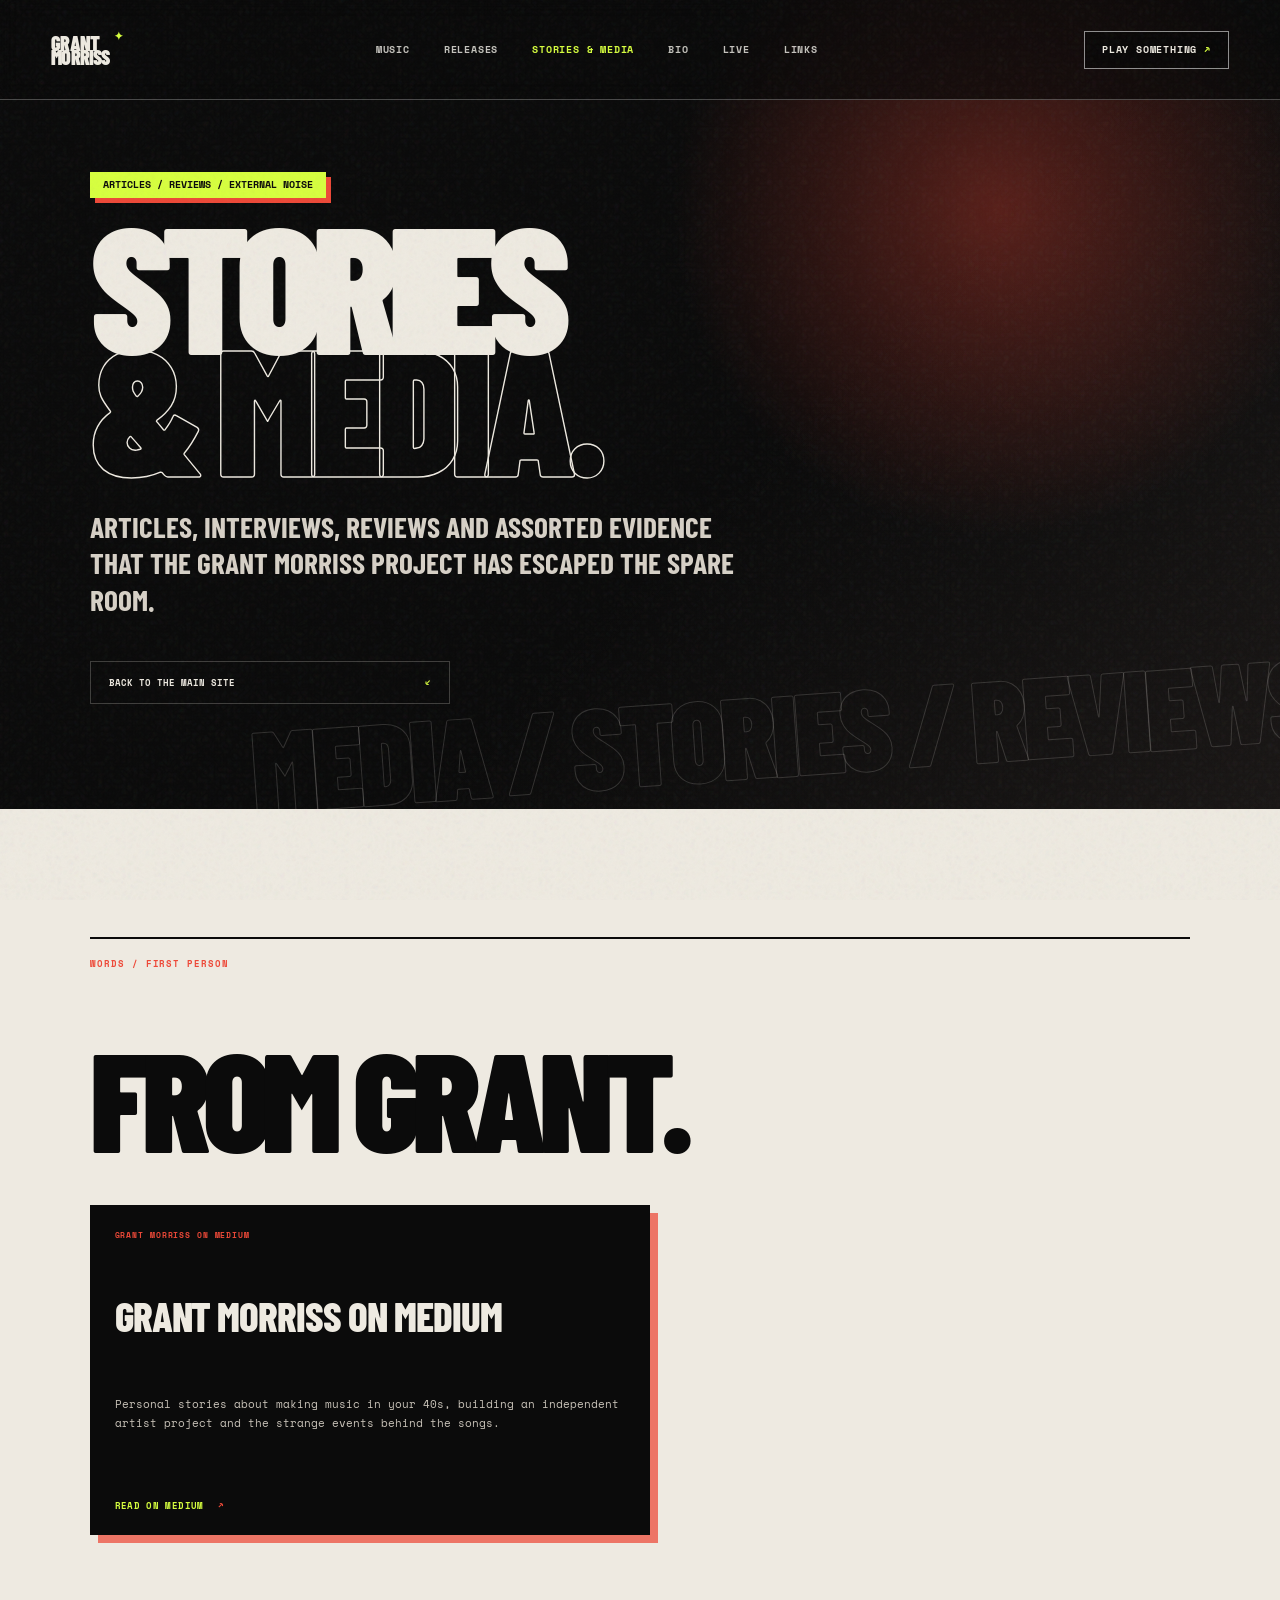
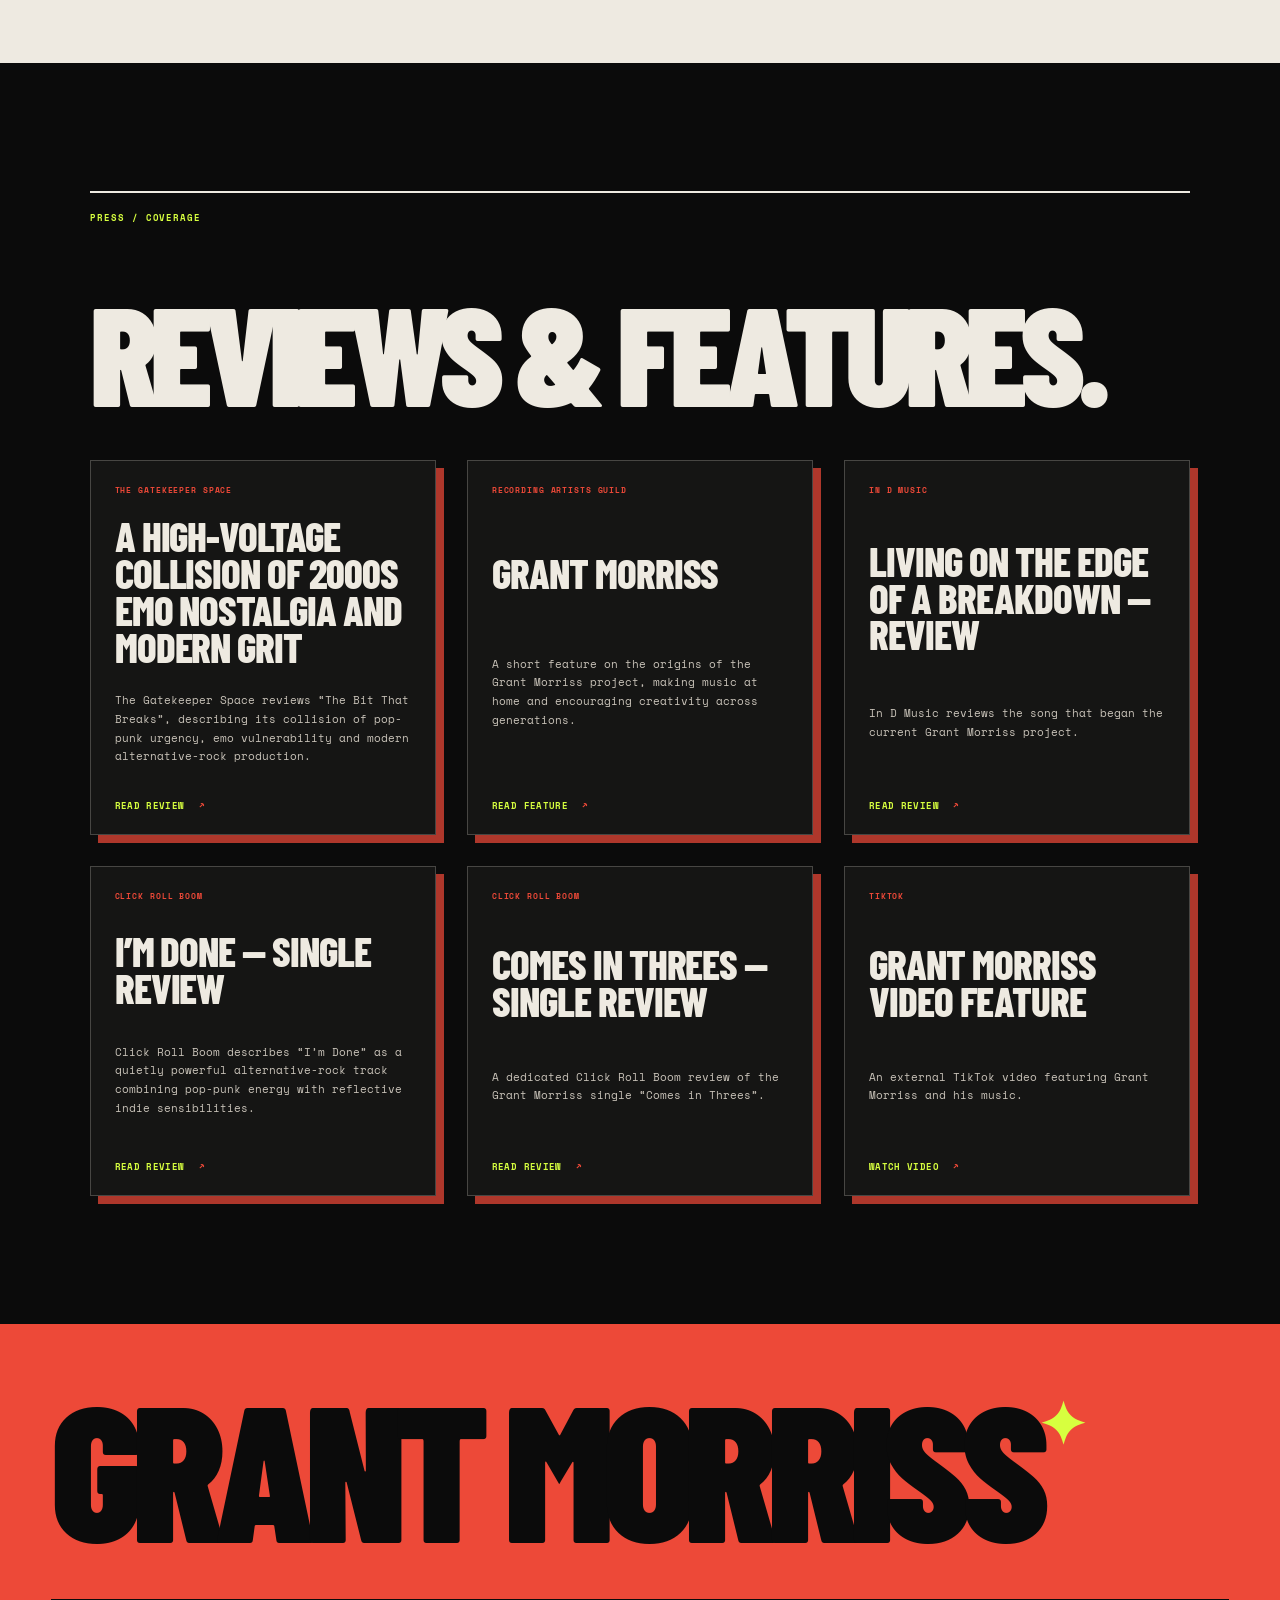
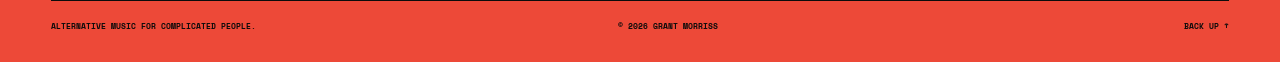
==== stories-media/index.html @ c353599d "Add files via upload" ====
<!doctype html>
<html lang="en">
<head>
  <meta charset="utf-8">
  <meta name="viewport" content="width=device-width, initial-scale=1">
  <meta name="theme-color" content="#0b0b0b">
  <meta name="description" content="Stories, articles, reviews and external media for Grant Morriss.">
  <title>Stories &amp; Media — Grant Morriss</title>
  <link rel="preconnect" href="https://fonts.googleapis.com">
  <link rel="preconnect" href="https://fonts.gstatic.com" crossorigin>
  <link href="https://fonts.googleapis.com/css2?family=Barlow+Condensed:ital,wght@0,600;0,700;0,800;0,900;1,700&family=Space+Mono:wght@400;700&display=swap" rel="stylesheet">
  <link rel="stylesheet" href="../styles.css">
</head>
<body class="media-page">
  <div class="grain" aria-hidden="true"></div>
  <header class="topbar media-topbar">
    <a class="logo" href="../index.html#top" aria-label="Grant Morriss home">GRANT<br>MORRISS<span>✦</span></a>
    <nav aria-label="Main navigation">
      <a href="../index.html#music">Music</a>
      <a href="../index.html#releases">Releases</a>
      <a href="./" aria-current="page">Stories &amp; Media</a>
      <a href="../index.html#about">Bio</a>
      <a href="../index.html#live">Live</a>
      <a href="../index.html#connect">Links</a>
    </nav>
    <a class="listen-pill" href="https://open.spotify.com/artist/0jOU5Z8DKWBgvrc47bTJU6" target="_blank" rel="noopener noreferrer">Play something <span>↗</span></a>
  </header>

  <main id="top">
    <section class="media-hero" aria-labelledby="media-title">
      <p class="sticker reveal">Articles / Reviews / External Noise</p>
      <h1 id="media-title" class="reveal">STORIES<br><span>&amp; MEDIA.</span></h1>
      <p class="media-intro reveal">Articles, interviews, reviews and assorted evidence that the Grant Morriss project has escaped the spare room.</p>
      <a class="media-back reveal" href="../index.html">Back to the main site <span>↙</span></a>
    </section>

    <section class="media-section media-section--grant" aria-labelledby="from-grant-title">
      <div class="media-section-head reveal">
        <span class="section-no">WORDS / FIRST PERSON</span>
        <h2 id="from-grant-title">FROM GRANT.</h2>
      </div>
      <div class="media-card-grid media-card-grid--single">
        <a class="media-card reveal" href="https://medium.com/@grantmorrissmusic" target="_blank" rel="noopener noreferrer">
          <span class="media-kicker">Grant Morriss on Medium</span>
          <strong>Grant Morriss on Medium</strong>
          <p>Personal stories about making music in your 40s, building an independent artist project and the strange events behind the songs.</p>
          <em>Read on Medium <b>↗</b></em>
        </a>
      </div>
    </section>

    <section class="media-section media-section--reviews" aria-labelledby="reviews-title">
      <div class="media-section-head reveal">
        <span class="section-no">PRESS / COVERAGE</span>
        <h2 id="reviews-title">REVIEWS &amp; FEATURES.</h2>
      </div>
      <div class="media-card-grid">
        <a class="media-card reveal" href="https://thegatekeeperspace.com/a-high-voltage-collision-of-2000s-emo-nostalgia-and-modern-grit/" target="_blank" rel="noopener noreferrer">
          <span class="media-kicker">The Gatekeeper Space</span>
          <strong>A High-Voltage Collision of 2000s Emo Nostalgia and Modern Grit</strong>
          <p>The Gatekeeper Space reviews “The Bit That Breaks”, describing its collision of pop-punk urgency, emo vulnerability and modern alternative-rock production.</p>
          <em>Read review <b>↗</b></em>
        </a>
        <a class="media-card reveal" href="https://www.ragtalent.com/post/grant-morriss" target="_blank" rel="noopener noreferrer">
          <span class="media-kicker">Recording Artists Guild</span>
          <strong>Grant Morriss</strong>
          <p>A short feature on the origins of the Grant Morriss project, making music at home and encouraging creativity across generations.</p>
          <em>Read feature <b>↗</b></em>
        </a>
        <a class="media-card reveal" href="https://indmusic.net/blog/publicaciones/2346064/grant-morriss-living-on-the-edge-of-a-breakdown-2025-review" target="_blank" rel="noopener noreferrer">
          <span class="media-kicker">In D Music</span>
          <strong>Living on the Edge of a Breakdown — Review</strong>
          <p>In D Music reviews the song that began the current Grant Morriss project.</p>
          <em>Read review <b>↗</b></em>
        </a>
        <a class="media-card reveal" href="https://www.clickrollboom.co.uk/news/l7cy9z52uqdx60p30zn5926v1obkjl" target="_blank" rel="noopener noreferrer">
          <span class="media-kicker">Click Roll Boom</span>
          <strong>I’m Done — Single Review</strong>
          <p>Click Roll Boom describes “I’m Done” as a quietly powerful alternative-rock track combining pop-punk energy with reflective indie sensibilities.</p>
          <em>Read review <b>↗</b></em>
        </a>
        <a class="media-card reveal" href="https://www.clickrollboom.co.uk/news/single-review-grant-morriss-comes-in-threes" target="_blank" rel="noopener noreferrer">
          <span class="media-kicker">Click Roll Boom</span>
          <strong>Comes in Threes — Single Review</strong>
          <p>A dedicated Click Roll Boom review of the Grant Morriss single “Comes in Threes”.</p>
          <em>Read review <b>↗</b></em>
        </a>
        <a class="media-card reveal" href="https://www.tiktok.com/@/video/7610959269281664263?_r=1&amp;_d=secCgYIASAHKAESPgo8IppLlxLaoStyHB19bYvqUUGxMpYXCoDHajF4r%2FnjhSIzIgYFpMfIXsgrRtVwTEc37kNiv7P%2BlR2TqvzXGgA%3D&amp;u_code=df5f2c8gf2hc4e&amp;share_item_id=7610959269281664263&amp;timestamp=1772079692&amp;utm_campaign=client_share&amp;utm_source=short_fallback&amp;share_app_id=1233" target="_blank" rel="noopener noreferrer">
          <span class="media-kicker">TikTok</span>
          <strong>Grant Morriss Video Feature</strong>
          <p>An external TikTok video featuring Grant Morriss and his music.</p>
          <em>Watch video <b>↗</b></em>
        </a>
      </div>
    </section>
  </main>

  <footer>
    <p class="footer-name">GRANT MORRISS<span>✦</span></p>
    <div class="footer-bottom"><span>Alternative music for complicated people.</span><span>© <b id="year"></b> Grant Morriss</span><a href="#top">Back up ↑</a></div>
  </footer>
  <script src="../script.js"></script>
</body>
</html>
---- styles.css ----
:root{--black:#0b0b0b;--off:#eeeae1;--acid:#d7ff3f;--red:#ed4938;--grey:#99958c;--line:rgba(238,234,225,.23);--cond:'Barlow Condensed',Impact,sans-serif;--mono:'Space Mono',monospace}
*{box-sizing:border-box}html{scroll-behavior:smooth;background:var(--black)}body{margin:0;background:var(--black);color:var(--off);font-family:var(--mono);overflow-x:hidden}a{color:inherit;text-decoration:none}img{display:block;width:100%;height:100%;object-fit:cover}.grain{position:fixed;inset:0;z-index:100;pointer-events:none;opacity:.055;background-image:url("data:image/svg+xml,%3Csvg viewBox='0 0 180 180' xmlns='http://www.w3.org/2000/svg'%3E%3Cfilter id='n'%3E%3CfeTurbulence baseFrequency='.85' numOctaves='3' stitchTiles='stitch'/%3E%3C/filter%3E%3Crect width='100%25' height='100%25' filter='url(%23n)'/%3E%3C/svg%3E")}
.topbar{position:absolute;z-index:10;top:0;left:0;width:100%;height:100px;padding:0 clamp(20px,4vw,64px);display:flex;align-items:center;justify-content:space-between;border-bottom:1px solid rgba(255,255,255,.26)}.logo{font:900 20px/.7 var(--cond);letter-spacing:-.04em;position:relative}.logo span{color:var(--acid);font-size:11px;position:absolute;right:-13px;top:-4px}.topbar nav{display:flex;gap:34px}.topbar nav a,.listen-pill{font:700 10px/1 var(--mono);text-transform:uppercase;letter-spacing:.08em}.topbar nav a{color:#c5c3bd}.topbar nav a:hover{color:var(--acid)}.listen-pill{border:1px solid rgba(255,255,255,.55);padding:13px 17px;background:rgba(5,5,5,.25);backdrop-filter:blur(8px)}.listen-pill span{color:var(--acid)}
.hero{height:max(780px,100svh);position:relative;overflow:hidden}.hero>img{filter:contrast(1.08);object-position:center 35%}.hero-shade{position:absolute;inset:0;background:linear-gradient(90deg,rgba(4,4,4,.96) 0%,rgba(5,5,5,.72) 34%,rgba(0,0,0,.08) 69%),linear-gradient(0deg,rgba(3,3,3,.72),transparent 32%)}.hero-copy{position:absolute;z-index:2;left:clamp(20px,7vw,108px);right:clamp(20px,7vw,108px);top:50%;transform:translateY(-40%)}.sticker{display:inline-block;background:var(--acid);color:var(--black);padding:8px 13px;margin:0 0 25px;transform:rotate(-2deg);font:700 10px/1 var(--mono);text-transform:uppercase;box-shadow:5px 5px 0 var(--red)}.hero h1{font:900 clamp(90px,16vw,240px)/.67 var(--cond);letter-spacing:-.065em;text-transform:uppercase;margin:0}.hero h1 span{display:block}.hero h1 span:nth-child(2){-webkit-text-stroke:1.5px var(--off);color:transparent;margin-left:8vw}.hero-line{display:flex;align-items:center;gap:50px;margin:60px 0 0 9vw}.hero-line p{font:400 12px/1.7 var(--mono);color:#d0cdc5;text-transform:uppercase;letter-spacing:.05em;margin:0}.hero-line a{background:var(--red);padding:15px 20px;font:700 10px/1 var(--mono);text-transform:uppercase;transform:rotate(1deg);box-shadow:6px 6px 0 var(--off);transition:.2s}.hero-line a:hover{transform:rotate(-2deg) translateY(-3px)}.hero-line b{margin-left:15px}.issue-mark{position:absolute;z-index:2;right:26px;bottom:28px;font:400 8px/1 var(--mono);letter-spacing:.14em;writing-mode:vertical-rl}.tape{position:absolute;z-index:3;background:rgba(225,219,194,.46);width:110px;height:28px;mix-blend-mode:screen}.tape-one{top:42%;left:-26px;transform:rotate(86deg)}.tape-two{right:6%;bottom:7%;transform:rotate(-13deg)}
.marquee{overflow:hidden;background:var(--acid);color:var(--black);border-block:4px solid var(--black);transform:rotate(-.7deg);width:102%;margin-left:-1%;position:relative;z-index:4}.marquee>div{display:flex;align-items:center;gap:26px;width:max-content;padding:14px 0;animation:scroll 26s linear infinite;font:900 24px/1 var(--cond);letter-spacing:.02em}.marquee i{font-style:normal;color:var(--red)}@keyframes scroll{to{transform:translateX(-50%)}}
.intro-grid{padding:clamp(100px,11vw,170px) clamp(20px,6vw,90px);display:grid;grid-template-columns:.7fr 1.25fr .65fr;gap:clamp(20px,4vw,65px);align-items:center;background:var(--off);color:var(--black);position:relative}.intro-grid::after{content:"";position:absolute;left:0;right:0;top:45%;height:8px;background:var(--red);z-index:0;transform:rotate(-1deg)}.intro-grid>*{position:relative;z-index:1}.intro-grid figure{margin:0;background:var(--black);padding:8px;box-shadow:12px 12px 0 rgba(11,11,11,.17)}.intro-one{transform:rotate(-3deg)}.intro-two{transform:rotate(3deg)}.intro-grid figure img{height:clamp(390px,48vw,690px)}.intro-grid figcaption{color:var(--off);padding:10px 4px 3px;text-transform:uppercase;font-size:8px;letter-spacing:.12em}.section-no{font:700 9px/1 var(--mono);text-transform:uppercase;letter-spacing:.11em}.intro-copy{background:var(--off);padding:40px 20px}.intro-copy .section-no{color:var(--red)}.intro-copy blockquote{font:800 clamp(38px,5.3vw,82px)/.96 var(--cond);letter-spacing:-.035em;text-transform:uppercase;margin:30px 0 0}
.music{padding:clamp(100px,12vw,180px) clamp(20px,7vw,108px);background:var(--black)}.section-head{display:flex;justify-content:space-between;align-items:flex-start;border-top:1px solid var(--line);padding-top:22px}.section-head .section-no{color:var(--acid)}.section-head h2,.about h2,.connect h2{font:900 clamp(74px,11vw,170px)/.72 var(--cond);letter-spacing:-.055em;text-transform:uppercase;margin:0;text-align:right}.section-head h2 em{font-style:normal;color:transparent;-webkit-text-stroke:1.5px var(--off)}.music-layout{display:grid;grid-template-columns:1fr 1fr;gap:clamp(35px,7vw,115px);align-items:center;margin-top:90px}.spotify-wrap{background:#20201f;padding:15px;border:1px solid #474643;box-shadow:15px 15px 0 var(--red);transform:rotate(-1deg)}.player-top{display:flex;justify-content:space-between;padding:7px 4px 15px;font-size:8px;color:var(--grey)}.spotify-wrap iframe{display:block}.spotify-wrap>a{display:flex;justify-content:space-between;background:var(--acid);color:var(--black);padding:15px;margin-top:12px;font:700 10px/1 var(--mono);text-transform:uppercase}.studio-card{margin:0;position:relative;transform:rotate(2deg)}.studio-card::before{content:"";position:absolute;inset:-12px;border:1px solid var(--line)}.studio-card img{height:clamp(380px,45vw,620px);filter:contrast(1.08)}.studio-card figcaption{position:absolute;left:-24px;bottom:30px;background:var(--off);color:var(--black);padding:12px 15px;font:700 9px/1 var(--mono);text-transform:uppercase;transform:rotate(-3deg)}
.releases{padding:clamp(100px,12vw,175px) clamp(20px,7vw,108px);background:var(--off);color:var(--black);overflow:hidden}.releases-head{display:grid;grid-template-columns:1fr auto;align-items:end;border-top:2px solid var(--black);padding-top:20px}.releases-head .section-no{color:var(--red)}.releases-head h2{grid-column:1/-1;font:900 clamp(82px,13vw,200px)/.72 var(--cond);letter-spacing:-.06em;text-transform:uppercase;margin:55px 0 22px}.releases-head p{grid-column:2;margin:0;font:400 10px/1.6 var(--mono);text-transform:uppercase}.release-grid{display:grid;grid-template-columns:repeat(3,1fr);gap:clamp(28px,4vw,64px) clamp(16px,2.6vw,42px);margin-top:75px}.release-card{display:block}.release-card:nth-child(3n+2){transform:translateY(46px)}.release-art{aspect-ratio:1;position:relative;background:var(--black);box-shadow:9px 9px 0 rgba(11,11,11,.16);overflow:hidden}.release-art img{transition:transform .45s cubic-bezier(.2,.7,.2,1),filter .45s}.release-art span{position:absolute;right:12px;top:12px;width:34px;height:34px;background:var(--acid);display:grid;place-items:center;font-weight:700;transform:translateY(-55px);transition:transform .25s}.release-card:hover .release-art img{transform:scale(1.035);filter:contrast(1.1)}.release-card:hover .release-art span{transform:none}.release-meta{padding:18px 4px}.release-meta>span{font:700 8px/1.3 var(--mono);text-transform:uppercase;color:#77736b}.release-meta h3{font:800 clamp(25px,2.5vw,40px)/.92 var(--cond);text-transform:uppercase;letter-spacing:-.025em;margin:10px 0 0}.all-releases{display:flex;justify-content:space-between;width:min(360px,100%);border:2px solid var(--black);padding:15px 18px;margin:120px 0 0 auto;font:700 9px/1 var(--mono);text-transform:uppercase;transition:.2s}.all-releases:hover{background:var(--black);color:var(--acid)}
.live{min-height:920px;height:100svh;position:relative;overflow:hidden}.live>img{object-position:center 44%}.live-overlay{position:absolute;inset:0;background:linear-gradient(90deg,rgba(0,0,0,.7),transparent 55%),linear-gradient(0deg,rgba(0,0,0,.7),transparent 50%)}.live-title{position:absolute;left:clamp(20px,6vw,90px);top:10%;background:var(--acid);color:var(--black);padding:10px 13px;transform:rotate(-2deg)}.live-title span{font:700 9px/1 var(--mono)}.live-caption{position:absolute;left:clamp(20px,6vw,90px);bottom:7%;font:700 10px/1.7 var(--mono);text-transform:uppercase;border-left:5px solid var(--red);padding-left:17px}
.tour-dates{padding:clamp(100px,11vw,165px) clamp(20px,7vw,108px);background:var(--black);color:var(--off)}.tour-head{display:grid;grid-template-columns:1fr auto;align-items:end;border-top:1px solid var(--line);padding-top:20px}.tour-head .section-no{color:var(--acid)}.tour-head h2{grid-column:1/-1;font:900 clamp(78px,12vw,185px)/.72 var(--cond);letter-spacing:-.06em;text-transform:uppercase;margin:55px 0 20px}.tour-head p{grid-column:2;margin:0;font:400 9px/1.6 var(--mono);text-transform:uppercase;color:var(--grey)}.tour-list{margin-top:70px;border-top:1px solid var(--line)}.tour-row{display:grid;grid-template-columns:130px 1fr 90px 110px;align-items:center;gap:28px;border-bottom:1px solid var(--line);padding:22px 12px;transition:.22s}.tour-row:hover{background:var(--acid);color:var(--black);padding-left:24px;padding-right:24px}.tour-row time{display:flex;align-items:center;gap:12px}.tour-row time b{font:900 46px/.8 var(--cond)}.tour-row time span,.tour-time,.tour-link{font:700 8px/1.35 var(--mono);text-transform:uppercase;letter-spacing:.06em}.tour-place{display:flex;align-items:baseline;gap:24px}.tour-place strong{font:800 clamp(28px,3.4vw,52px)/.9 var(--cond);text-transform:uppercase}.tour-place span{font:400 9px/1.4 var(--mono);text-transform:uppercase;color:var(--grey)}.tour-link{text-align:right;color:var(--acid)}.tour-row:hover .tour-link,.tour-row:hover .tour-place span{color:var(--black)}.tour-all{display:flex;justify-content:space-between;width:min(390px,100%);border:1px solid var(--line);padding:16px 18px;margin:50px 0 0 auto;font:700 9px/1 var(--mono);text-transform:uppercase}.tour-all span{color:var(--acid)}.tour-all:hover{border-color:var(--acid)}
.about{padding:clamp(110px,13vw,190px) clamp(20px,7vw,108px);display:grid;grid-template-columns:1fr 1fr;gap:clamp(65px,10vw,160px);background:var(--off);color:var(--black);align-items:center}.about-collage{height:min(800px,75vw);position:relative}.about-main{width:72%;height:78%;margin:0 0 0 auto;box-shadow:18px 18px 0 var(--black)}.about-small{position:absolute;width:50%;height:42%;bottom:0;left:0;border:8px solid var(--off);transform:rotate(-4deg);box-shadow:9px 9px 0 var(--red)}.paste-label{position:absolute;right:-18px;top:8%;background:var(--acid);padding:12px 18px;font:700 11px/1.25 var(--mono);transform:rotate(5deg);box-shadow:5px 5px 0 var(--black)}.about-copy .section-no{color:var(--red)}.about h2{font-size:clamp(74px,9.5vw,145px);text-align:left;margin:30px 0 50px}.about-copy p{font:400 13px/1.85 var(--mono);color:#4b4944;max-width:640px}.about-copy .lede{font:700 clamp(20px,2vw,29px)/1.45 var(--cond);text-transform:uppercase;color:var(--black)}.press-note{border-top:2px solid var(--black);margin-top:42px;padding-top:22px;display:flex;justify-content:space-between;gap:20px}.press-note q{font:700 italic clamp(22px,2.4vw,36px)/1.2 var(--cond)}.press-note span{font-size:8px;color:var(--red);padding-top:7px}
.visual-break{height:80svh;min-height:650px;position:relative;overflow:hidden;background:#040606}.visual-break img{object-position:center 42%;filter:contrast(1.12) saturate(.85)}.visual-break::after{content:"";position:absolute;inset:0;background:linear-gradient(90deg,rgba(0,0,0,.15),rgba(0,0,0,.76))}.visual-break p{position:absolute;z-index:2;right:6%;top:50%;transform:translateY(-50%) rotate(-2deg);font:900 clamp(56px,8vw,126px)/.77 var(--cond);letter-spacing:-.05em;text-align:right;margin:0}.visual-break p span{color:var(--acid)}
.connect{padding:clamp(110px,13vw,190px) clamp(20px,7vw,108px);background:var(--black)}.connect{display:grid;grid-template-columns:.75fr 1.25fr;gap:clamp(50px,8vw,120px)}.connect-title{position:sticky;top:50px;align-self:start}.connect-title .section-no{color:var(--acid)}.connect h2{text-align:left;font-size:clamp(75px,9vw,138px);margin-top:32px}.links{border-top:1px solid var(--line)}.links a{display:grid;grid-template-columns:45px 1fr 100px 30px;align-items:center;border-bottom:1px solid var(--line);padding:23px 8px;transition:.22s}.links a:hover{background:var(--acid);color:var(--black);padding-left:18px}.links span,.links i{font:400 8px/1 var(--mono);color:var(--grey);font-style:normal;text-transform:uppercase}.links b{font:800 clamp(27px,3.2vw,48px)/1 var(--cond);text-transform:uppercase}.links strong{font-size:20px;color:var(--red)}
footer{padding:80px clamp(20px,4vw,64px) 30px;background:var(--red);color:var(--black)}.footer-name{font:900 clamp(70px,15vw,230px)/.65 var(--cond);letter-spacing:-.06em;text-transform:uppercase;margin:0;white-space:nowrap}.footer-name span{color:var(--acid);font-size:.3em;vertical-align:top}.footer-bottom{display:grid;grid-template-columns:1fr 1fr auto;border-top:2px solid var(--black);padding-top:20px;margin-top:70px;font:700 8px/1.4 var(--mono);text-transform:uppercase}.footer-bottom b{font-weight:700}.reveal{opacity:0;transform:translateY(25px);transition:opacity .8s ease,transform .8s cubic-bezier(.2,.7,.2,1)}.reveal.visible{opacity:1;transform:none}
.stories-preview{padding:clamp(90px,10vw,145px) clamp(20px,7vw,108px);background:var(--black);color:var(--off);position:relative;overflow:hidden}.stories-preview::before{content:"";position:absolute;inset:10% auto auto -70px;width:210px;height:210px;border:1px solid var(--line);transform:rotate(18deg)}.stories-preview-head{display:grid;grid-template-columns:1fr minmax(220px,390px);gap:30px;align-items:end;border-top:1px solid var(--line);padding-top:20px;position:relative;z-index:1}.stories-preview-head .section-no{color:var(--acid)}.stories-preview-head h2{grid-column:1/-1;font:900 clamp(70px,10vw,156px)/.72 var(--cond);letter-spacing:-.055em;text-transform:uppercase;margin:38px 0 0}.stories-preview-head p{grid-column:2;margin:0;font:400 10px/1.65 var(--mono);text-transform:uppercase;color:var(--grey)}.media-card-grid{display:grid;grid-template-columns:repeat(3,1fr);gap:clamp(16px,2.4vw,34px);margin-top:58px}.media-card-grid--featured{position:relative;z-index:1}.media-card-grid--single{grid-template-columns:minmax(280px,560px)}.media-card{min-height:330px;display:flex;flex-direction:column;justify-content:space-between;border:1px solid var(--line);background:#151514;color:var(--off);padding:24px;box-shadow:8px 8px 0 rgba(237,73,56,.72);transition:transform .2s ease,background .2s ease,color .2s ease,border-color .2s ease}.media-card:hover,.media-card:focus-visible{transform:translateY(-4px) rotate(-.8deg);background:var(--acid);color:var(--black);border-color:var(--acid);outline:none}.media-kicker{display:block;font:700 8px/1.4 var(--mono);text-transform:uppercase;letter-spacing:.11em;color:var(--red);margin-bottom:22px}.media-card:hover .media-kicker,.media-card:focus-visible .media-kicker{color:var(--black)}.media-card strong{font:800 clamp(29px,3.2vw,45px)/.9 var(--cond);letter-spacing:-.025em;text-transform:uppercase}.media-card p{font:400 11px/1.7 var(--mono);color:#c8c2b8;margin:26px 0 35px}.media-card:hover p,.media-card:focus-visible p{color:var(--black)}.media-card em{font:700 9px/1 var(--mono);text-transform:uppercase;font-style:normal;letter-spacing:.04em;color:var(--acid)}.media-card:hover em,.media-card:focus-visible em{color:var(--black)}.media-card b{font-weight:700;color:var(--red);margin-left:8px}.stories-all,.media-back{display:flex;justify-content:space-between;align-items:center;width:min(360px,100%);border:1px solid var(--line);padding:16px 18px;margin:48px 0 0 auto;font:700 9px/1 var(--mono);text-transform:uppercase;transition:.2s}.stories-all span,.media-back span{color:var(--acid)}.stories-all:hover,.stories-all:focus-visible,.media-back:hover,.media-back:focus-visible{background:var(--acid);color:var(--black);border-color:var(--acid);outline:none}.stories-all:hover span,.stories-all:focus-visible span,.media-back:hover span,.media-back:focus-visible span{color:var(--red)}.media-page{background:var(--black)}.media-topbar{position:absolute;background:rgba(11,11,11,.72);backdrop-filter:blur(10px)}.media-page .topbar nav a[aria-current=page]{color:var(--acid)}.media-hero{min-height:720px;padding:170px clamp(20px,7vw,108px) 105px;background:radial-gradient(circle at 78% 26%,rgba(237,73,56,.34),transparent 28%),linear-gradient(135deg,#0b0b0b 0%,#0b0b0b 58%,#1a1716 100%);position:relative;overflow:hidden}.media-hero::after{content:"MEDIA / STORIES / REVIEWS";position:absolute;right:-35px;bottom:32px;font:900 clamp(50px,9vw,125px)/.8 var(--cond);letter-spacing:-.045em;color:transparent;-webkit-text-stroke:1px rgba(238,234,225,.17);transform:rotate(-4deg);white-space:nowrap}.media-hero h1{font:900 clamp(88px,14vw,220px)/.68 var(--cond);letter-spacing:-.065em;text-transform:uppercase;margin:0;position:relative;z-index:1}.media-hero h1 span{color:transparent;-webkit-text-stroke:1.4px var(--off)}.media-intro{max-width:650px;font:700 clamp(22px,2.3vw,34px)/1.25 var(--cond);text-transform:uppercase;color:#d7d1c7;margin:42px 0 0;position:relative;z-index:1}.media-back{margin:42px 0 0;position:relative;z-index:1}.media-section{padding:clamp(90px,10vw,150px) clamp(20px,7vw,108px)}.media-section--grant{background:var(--off);color:var(--black)}.media-section--reviews{background:var(--black);color:var(--off)}.media-section-head{display:grid;grid-template-columns:1fr minmax(220px,420px);gap:30px;align-items:end;border-top:2px solid currentColor;padding-top:20px}.media-section-head .section-no{color:var(--red)}.media-section--reviews .media-section-head .section-no{color:var(--acid)}.media-section-head h2{grid-column:1/-1;font:900 clamp(72px,11vw,176px)/.72 var(--cond);letter-spacing:-.06em;text-transform:uppercase;margin:48px 0 0}.media-section--grant .media-card{background:var(--black);color:var(--off);border-color:var(--black)}.media-section--grant .media-card:hover,.media-section--grant .media-card:focus-visible{background:var(--red);color:var(--black);border-color:var(--red)}.media-section--grant .media-card:hover em,.media-section--grant .media-card:focus-visible em,.media-section--grant .media-card:hover p,.media-section--grant .media-card:focus-visible p{color:var(--black)}
@media(max-width:850px){.topbar{height:78px}.topbar nav{display:none}.hero{height:860px}.hero>img{object-position:62% center}.hero-shade{background:linear-gradient(0deg,rgba(2,2,2,.95),rgba(2,2,2,.06) 75%)}.hero-copy{top:auto;bottom:11%;transform:none}.hero h1{font-size:24vw}.hero h1 span:nth-child(2){margin-left:0}.hero-line{margin:40px 0 0;justify-content:space-between}.intro-grid{grid-template-columns:1fr 1fr}.intro-copy{grid-column:1/-1;grid-row:1}.intro-grid figure img{height:65vw}.music-layout,.about,.connect{grid-template-columns:1fr}.section-head{display:block}.section-head h2{text-align:left;margin-top:35px}.studio-card{margin-top:30px}.live{height:860px;min-height:0}.live>img{object-position:60% center}.about-collage{height:740px}.about-copy{grid-row:1}.connect-title{position:static}.visual-break img{object-position:36% center}.footer-bottom{grid-template-columns:1fr auto}.footer-bottom span:first-child{display:none}.stories-preview-head,.media-section-head{display:block}.stories-preview-head h2,.media-section-head h2{margin-top:38px}.stories-preview-head p{margin-top:22px}.media-card-grid{grid-template-columns:repeat(2,1fr)}.media-card-grid--single{grid-template-columns:1fr}.media-hero{min-height:650px}.media-hero h1{font-size:22vw}.media-intro{max-width:560px}}
@media(max-width:520px){.listen-pill{padding:11px 12px}.hero{height:760px}.hero-line{align-items:flex-end;gap:15px}.hero-line p{font-size:9px}.hero-line a{font-size:8px;padding:13px}.intro-grid{gap:10px}.intro-grid figure{padding:5px}.intro-grid figure img{height:80vw}.music{padding-left:18px;padding-right:18px}.spotify-wrap{box-shadow:8px 8px 0 var(--red)}.live-title h2{font-size:21vw}.live-caption{font-size:8px}.about{padding-left:20px;padding-right:20px}.about-collage{height:580px}.about-main{width:80%}.about-small{width:54%}.visual-break p{font-size:16vw}.links a{grid-template-columns:32px 1fr 22px}.links i{display:none}.footer-name{font-size:18vw}.stories-preview,.media-section{padding-left:18px;padding-right:18px}.stories-preview-head h2,.media-section-head h2{font-size:22vw}.media-card-grid{grid-template-columns:1fr;gap:20px;margin-top:42px}.media-card{min-height:295px;padding:21px;box-shadow:6px 6px 0 rgba(237,73,56,.72)}.media-card strong{font-size:34px}.media-card p{font-size:10px}.media-hero{padding:135px 18px 90px;min-height:620px}.media-hero h1{font-size:23vw}.media-intro{font-size:22px}.stories-all,.media-back{margin-left:0}}
@media(max-width:850px){.release-grid{grid-template-columns:repeat(2,1fr);row-gap:55px}.release-card:nth-child(n){transform:none}.release-card:nth-child(even){transform:translateY(28px)}}
@media(max-width:850px){.tour-row{grid-template-columns:100px 1fr 75px;gap:16px}.tour-place{display:block}.tour-place span{display:block;margin-top:7px}.tour-link{grid-column:3;grid-row:1}.tour-time{display:none}}
@media(max-width:520px){.releases-head{display:block}.releases-head h2{font-size:25vw;margin-top:45px}.releases-head p{margin-top:18px}.release-grid{gap:13px;row-gap:45px;margin-top:50px}.release-art{box-shadow:5px 5px 0 rgba(11,11,11,.16)}.release-meta{padding-top:13px}.release-meta h3{font-size:24px}.all-releases{margin-top:80px}}
@media(max-width:520px){.tour-head{display:block}.tour-head h2{font-size:24vw;margin-top:45px}.tour-head p{margin-top:20px}.tour-list{margin-top:50px}.tour-row{grid-template-columns:72px 1fr 58px;padding:18px 4px;gap:10px}.tour-row time{gap:7px}.tour-row time b{font-size:36px}.tour-row time span{font-size:6px}.tour-place strong{font-size:27px}.tour-place span{font-size:7px}.tour-link{font-size:7px}.tour-row:hover{padding-left:10px;padding-right:10px}}
@media(prefers-reduced-motion:reduce){html{scroll-behavior:auto}.marquee>div{animation:none}.reveal{opacity:1;transform:none;transition:none}}
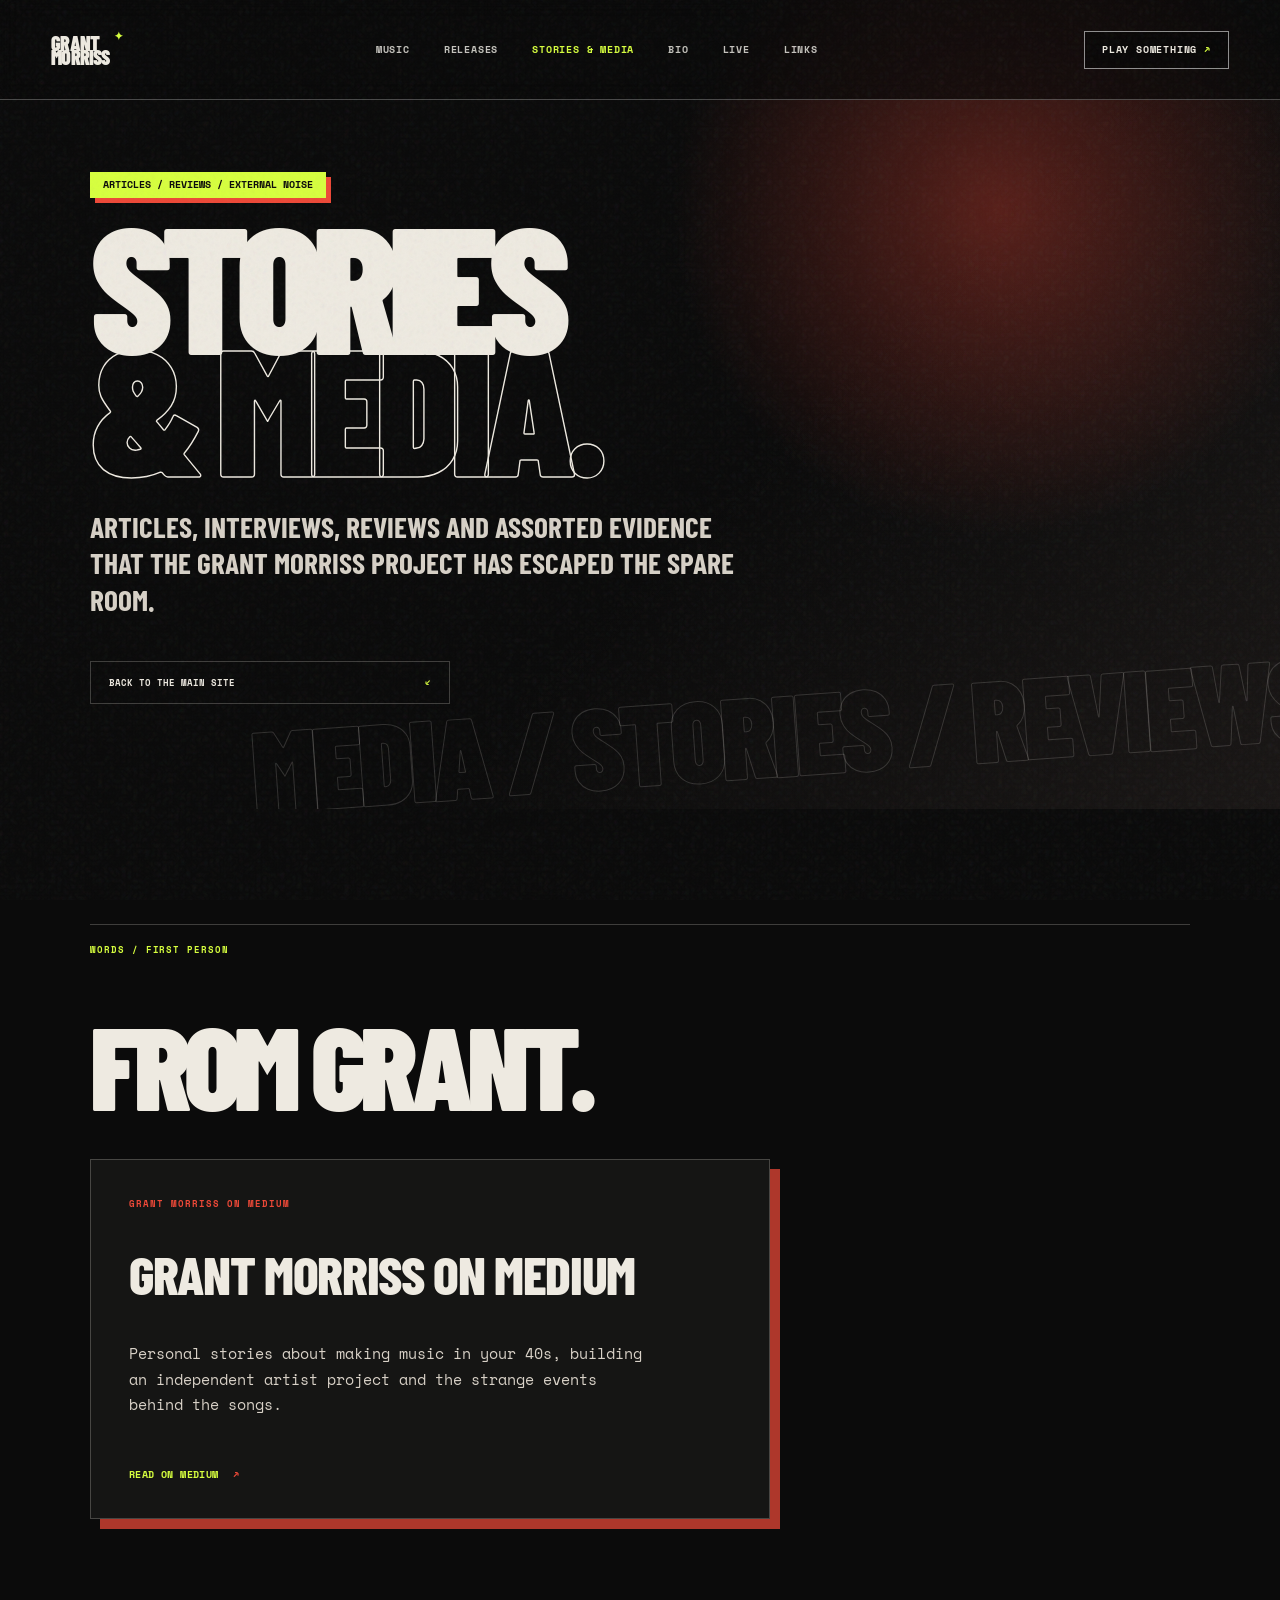
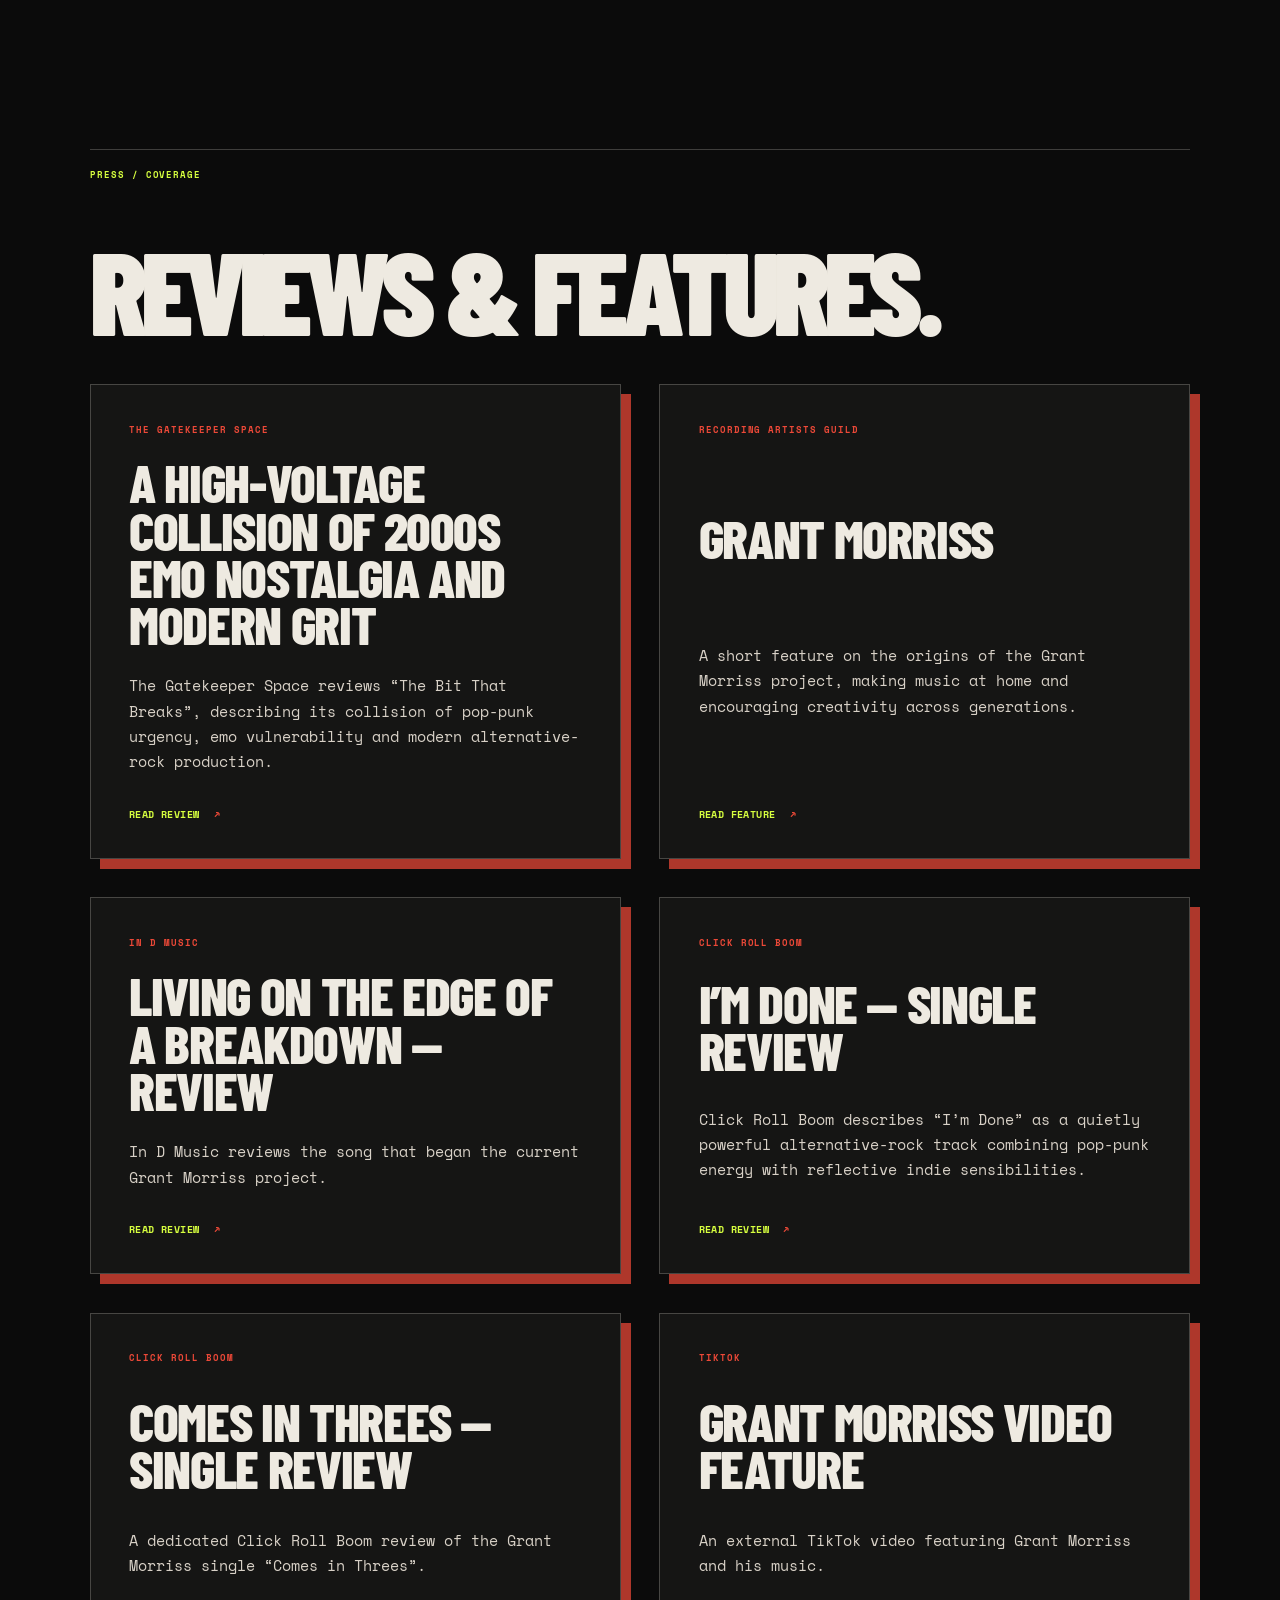
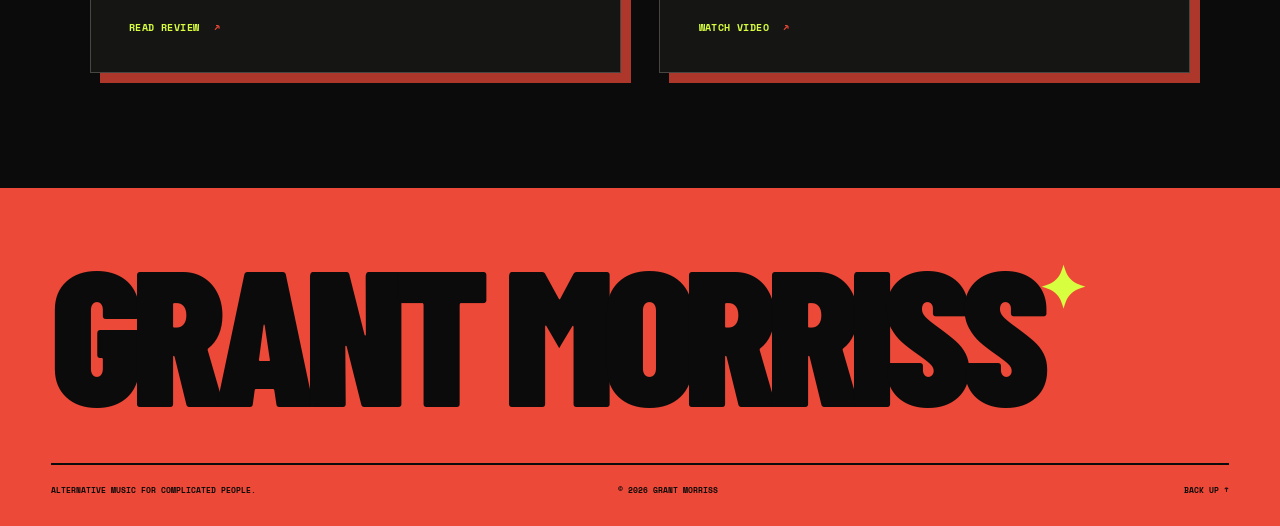
==== commit 022c7944: "Add files via upload" ====
--- a/stories-media/index.html
+++ b/stories-media/index.html
@@ -10,6 +10,9 @@
   <link rel="preconnect" href="https://fonts.gstatic.com" crossorigin>
   <link href="https://fonts.googleapis.com/css2?family=Barlow+Condensed:ital,wght@0,600;0,700;0,800;0,900;1,700&family=Space+Mono:wght@400;700&display=swap" rel="stylesheet">
   <link rel="stylesheet" href="../styles.css">
+  <style>
+    .media-page{background:#0b0b0b!important;color:#eeeae1!important}.media-hero{min-height:720px!important;padding:170px clamp(20px,7vw,108px) 105px!important;background:radial-gradient(circle at 78% 26%,rgba(237,73,56,.34),transparent 28%),linear-gradient(135deg,#0b0b0b 0%,#0b0b0b 58%,#1a1716 100%)!important;position:relative!important;overflow:hidden!important}.media-hero h1{font:900 clamp(88px,14vw,220px)/.68 'Barlow Condensed',Impact,sans-serif!important;letter-spacing:-.065em!important;text-transform:uppercase!important;margin:0!important}.media-hero h1 span{color:transparent!important;-webkit-text-stroke:1.4px #eeeae1!important}.media-intro{max-width:650px!important;font:700 clamp(22px,2.3vw,34px)/1.25 'Barlow Condensed',Impact,sans-serif!important;text-transform:uppercase!important;color:#d7d1c7!important;margin:42px 0 0!important}.media-section{background:#0b0b0b!important;color:#eeeae1!important;padding:clamp(78px,9vw,128px) clamp(20px,7vw,108px)!important}.media-section-head{display:grid!important;grid-template-columns:1fr minmax(260px,430px)!important;gap:30px!important;align-items:end!important;border-top:1px solid rgba(238,234,225,.23)!important;padding-top:20px!important}.media-section-head .section-no{color:#d7ff3f!important}.media-section-head h2{grid-column:1/-1!important;font:900 clamp(74px,9.2vw,150px)/.72 'Barlow Condensed',Impact,sans-serif!important;letter-spacing:-.06em!important;text-transform:uppercase!important;margin:38px 0 0!important}.media-card-grid{display:grid!important;grid-template-columns:repeat(2,minmax(0,1fr))!important;gap:clamp(22px,3vw,42px)!important;margin-top:52px!important}.media-card-grid--single{grid-template-columns:minmax(320px,680px)!important}.media-card{min-height:360px!important;display:flex!important;flex-direction:column!important;justify-content:space-between!important;padding:clamp(26px,3vw,40px)!important;background:#151514!important;color:#eeeae1!important;border:1px solid rgba(238,234,225,.23)!important;box-shadow:10px 10px 0 rgba(237,73,56,.72)!important;text-decoration:none!important}.media-kicker{display:block!important;font:700 9px/1.4 'Space Mono',monospace!important;text-transform:uppercase!important;letter-spacing:.11em!important;color:#ed4938!important;margin-bottom:22px!important}.media-card strong{display:block!important;font:800 clamp(38px,4.2vw,64px)/.88 'Barlow Condensed',Impact,sans-serif!important;letter-spacing:-.025em!important;text-transform:uppercase!important}.media-card p{font:400 clamp(13px,1.15vw,16px)/1.72 'Space Mono',monospace!important;color:#d8d1c7!important;margin:26px 0 35px!important;max-width:58ch!important}.media-card em{font:700 10px/1 'Space Mono',monospace!important;text-transform:uppercase!important;font-style:normal!important;letter-spacing:.04em!important;color:#d7ff3f!important}.media-card b{color:#ed4938!important;margin-left:8px!important}.media-card:hover,.media-card:focus-visible{background:#d7ff3f!important;color:#0b0b0b!important;border-color:#d7ff3f!important;outline:none!important;transform:translateY(-4px) rotate(-.8deg)!important}.media-card:hover p,.media-card:focus-visible p,.media-card:hover em,.media-card:focus-visible em,.media-card:hover .media-kicker,.media-card:focus-visible .media-kicker{color:#0b0b0b!important}@media(max-width:850px){.media-section-head{display:block!important}.media-card-grid{grid-template-columns:repeat(2,minmax(0,1fr))!important}.media-hero h1{font-size:22vw!important}}@media(max-width:520px){.media-hero,.media-section{padding-left:18px!important;padding-right:18px!important}.media-section-head h2{font-size:22vw!important}.media-card-grid{grid-template-columns:1fr!important;gap:20px!important;margin-top:42px!important}.media-card{min-height:295px!important;padding:21px!important}.media-card strong{font-size:34px!important}.media-card p{font-size:10px!important}.media-hero{padding-top:135px!important;min-height:620px!important}.media-hero h1{font-size:23vw!important}.media-intro{font-size:22px!important}}
+  </style>
 </head>
 <body class="media-page">
   <div class="grain" aria-hidden="true"></div>
--- a/styles.css
+++ b/styles.css
@@ -13,6 +13,7 @@
 .connect{padding:clamp(110px,13vw,190px) clamp(20px,7vw,108px);background:var(--black)}.connect{display:grid;grid-template-columns:.75fr 1.25fr;gap:clamp(50px,8vw,120px)}.connect-title{position:sticky;top:50px;align-self:start}.connect-title .section-no{color:var(--acid)}.connect h2{text-align:left;font-size:clamp(75px,9vw,138px);margin-top:32px}.links{border-top:1px solid var(--line)}.links a{display:grid;grid-template-columns:45px 1fr 100px 30px;align-items:center;border-bottom:1px solid var(--line);padding:23px 8px;transition:.22s}.links a:hover{background:var(--acid);color:var(--black);padding-left:18px}.links span,.links i{font:400 8px/1 var(--mono);color:var(--grey);font-style:normal;text-transform:uppercase}.links b{font:800 clamp(27px,3.2vw,48px)/1 var(--cond);text-transform:uppercase}.links strong{font-size:20px;color:var(--red)}
 footer{padding:80px clamp(20px,4vw,64px) 30px;background:var(--red);color:var(--black)}.footer-name{font:900 clamp(70px,15vw,230px)/.65 var(--cond);letter-spacing:-.06em;text-transform:uppercase;margin:0;white-space:nowrap}.footer-name span{color:var(--acid);font-size:.3em;vertical-align:top}.footer-bottom{display:grid;grid-template-columns:1fr 1fr auto;border-top:2px solid var(--black);padding-top:20px;margin-top:70px;font:700 8px/1.4 var(--mono);text-transform:uppercase}.footer-bottom b{font-weight:700}.reveal{opacity:0;transform:translateY(25px);transition:opacity .8s ease,transform .8s cubic-bezier(.2,.7,.2,1)}.reveal.visible{opacity:1;transform:none}
 .stories-preview{padding:clamp(90px,10vw,145px) clamp(20px,7vw,108px);background:var(--black);color:var(--off);position:relative;overflow:hidden}.stories-preview::before{content:"";position:absolute;inset:10% auto auto -70px;width:210px;height:210px;border:1px solid var(--line);transform:rotate(18deg)}.stories-preview-head{display:grid;grid-template-columns:1fr minmax(220px,390px);gap:30px;align-items:end;border-top:1px solid var(--line);padding-top:20px;position:relative;z-index:1}.stories-preview-head .section-no{color:var(--acid)}.stories-preview-head h2{grid-column:1/-1;font:900 clamp(70px,10vw,156px)/.72 var(--cond);letter-spacing:-.055em;text-transform:uppercase;margin:38px 0 0}.stories-preview-head p{grid-column:2;margin:0;font:400 10px/1.65 var(--mono);text-transform:uppercase;color:var(--grey)}.media-card-grid{display:grid;grid-template-columns:repeat(3,1fr);gap:clamp(16px,2.4vw,34px);margin-top:58px}.media-card-grid--featured{position:relative;z-index:1}.media-card-grid--single{grid-template-columns:minmax(280px,560px)}.media-card{min-height:330px;display:flex;flex-direction:column;justify-content:space-between;border:1px solid var(--line);background:#151514;color:var(--off);padding:24px;box-shadow:8px 8px 0 rgba(237,73,56,.72);transition:transform .2s ease,background .2s ease,color .2s ease,border-color .2s ease}.media-card:hover,.media-card:focus-visible{transform:translateY(-4px) rotate(-.8deg);background:var(--acid);color:var(--black);border-color:var(--acid);outline:none}.media-kicker{display:block;font:700 8px/1.4 var(--mono);text-transform:uppercase;letter-spacing:.11em;color:var(--red);margin-bottom:22px}.media-card:hover .media-kicker,.media-card:focus-visible .media-kicker{color:var(--black)}.media-card strong{font:800 clamp(29px,3.2vw,45px)/.9 var(--cond);letter-spacing:-.025em;text-transform:uppercase}.media-card p{font:400 11px/1.7 var(--mono);color:#c8c2b8;margin:26px 0 35px}.media-card:hover p,.media-card:focus-visible p{color:var(--black)}.media-card em{font:700 9px/1 var(--mono);text-transform:uppercase;font-style:normal;letter-spacing:.04em;color:var(--acid)}.media-card:hover em,.media-card:focus-visible em{color:var(--black)}.media-card b{font-weight:700;color:var(--red);margin-left:8px}.stories-all,.media-back{display:flex;justify-content:space-between;align-items:center;width:min(360px,100%);border:1px solid var(--line);padding:16px 18px;margin:48px 0 0 auto;font:700 9px/1 var(--mono);text-transform:uppercase;transition:.2s}.stories-all span,.media-back span{color:var(--acid)}.stories-all:hover,.stories-all:focus-visible,.media-back:hover,.media-back:focus-visible{background:var(--acid);color:var(--black);border-color:var(--acid);outline:none}.stories-all:hover span,.stories-all:focus-visible span,.media-back:hover span,.media-back:focus-visible span{color:var(--red)}.media-page{background:var(--black)}.media-topbar{position:absolute;background:rgba(11,11,11,.72);backdrop-filter:blur(10px)}.media-page .topbar nav a[aria-current=page]{color:var(--acid)}.media-hero{min-height:720px;padding:170px clamp(20px,7vw,108px) 105px;background:radial-gradient(circle at 78% 26%,rgba(237,73,56,.34),transparent 28%),linear-gradient(135deg,#0b0b0b 0%,#0b0b0b 58%,#1a1716 100%);position:relative;overflow:hidden}.media-hero::after{content:"MEDIA / STORIES / REVIEWS";position:absolute;right:-35px;bottom:32px;font:900 clamp(50px,9vw,125px)/.8 var(--cond);letter-spacing:-.045em;color:transparent;-webkit-text-stroke:1px rgba(238,234,225,.17);transform:rotate(-4deg);white-space:nowrap}.media-hero h1{font:900 clamp(88px,14vw,220px)/.68 var(--cond);letter-spacing:-.065em;text-transform:uppercase;margin:0;position:relative;z-index:1}.media-hero h1 span{color:transparent;-webkit-text-stroke:1.4px var(--off)}.media-intro{max-width:650px;font:700 clamp(22px,2.3vw,34px)/1.25 var(--cond);text-transform:uppercase;color:#d7d1c7;margin:42px 0 0;position:relative;z-index:1}.media-back{margin:42px 0 0;position:relative;z-index:1}.media-section{padding:clamp(90px,10vw,150px) clamp(20px,7vw,108px)}.media-section--grant{background:var(--off);color:var(--black)}.media-section--reviews{background:var(--black);color:var(--off)}.media-section-head{display:grid;grid-template-columns:1fr minmax(220px,420px);gap:30px;align-items:end;border-top:2px solid currentColor;padding-top:20px}.media-section-head .section-no{color:var(--red)}.media-section--reviews .media-section-head .section-no{color:var(--acid)}.media-section-head h2{grid-column:1/-1;font:900 clamp(72px,11vw,176px)/.72 var(--cond);letter-spacing:-.06em;text-transform:uppercase;margin:48px 0 0}.media-section--grant .media-card{background:var(--black);color:var(--off);border-color:var(--black)}.media-section--grant .media-card:hover,.media-section--grant .media-card:focus-visible{background:var(--red);color:var(--black);border-color:var(--red)}.media-section--grant .media-card:hover em,.media-section--grant .media-card:focus-visible em,.media-section--grant .media-card:hover p,.media-section--grant .media-card:focus-visible p{color:var(--black)}
+.media-page .media-section{background:var(--black);color:var(--off);padding-top:clamp(78px,9vw,128px)}.media-page .media-section--grant{padding-bottom:clamp(45px,6vw,80px)}.media-page .media-section--reviews{padding-top:clamp(45px,6vw,80px)}.media-page .media-section-head{border-top:1px solid var(--line);display:grid;grid-template-columns:1fr minmax(260px,430px)}.media-page .media-section-head h2{font-size:clamp(74px,9.2vw,150px);margin-top:38px}.media-page .media-card-grid{grid-template-columns:repeat(2,minmax(0,1fr));gap:clamp(22px,3vw,42px);margin-top:52px}.media-page .media-card-grid--single{grid-template-columns:minmax(320px,680px)}.media-page .media-card{min-height:360px;padding:clamp(26px,3vw,40px);background:#151514;color:var(--off);border:1px solid var(--line);box-shadow:10px 10px 0 rgba(237,73,56,.72)}.media-page .media-card strong{font-size:clamp(38px,4.2vw,64px);line-height:.88}.media-page .media-card p{font-size:clamp(13px,1.15vw,16px);line-height:1.72;color:#d8d1c7;max-width:58ch}.media-page .media-kicker{font-size:9px}.media-page .media-card em{font-size:10px}.media-page .media-section--grant .media-card:hover,.media-page .media-section--grant .media-card:focus-visible,.media-page .media-card:hover,.media-page .media-card:focus-visible{background:var(--acid);color:var(--black);border-color:var(--acid)}.media-page .media-card:hover p,.media-page .media-card:focus-visible p,.media-page .media-card:hover em,.media-page .media-card:focus-visible em,.media-page .media-card:hover .media-kicker,.media-page .media-card:focus-visible .media-kicker{color:var(--black)}
 @media(max-width:850px){.topbar{height:78px}.topbar nav{display:none}.hero{height:860px}.hero>img{object-position:62% center}.hero-shade{background:linear-gradient(0deg,rgba(2,2,2,.95),rgba(2,2,2,.06) 75%)}.hero-copy{top:auto;bottom:11%;transform:none}.hero h1{font-size:24vw}.hero h1 span:nth-child(2){margin-left:0}.hero-line{margin:40px 0 0;justify-content:space-between}.intro-grid{grid-template-columns:1fr 1fr}.intro-copy{grid-column:1/-1;grid-row:1}.intro-grid figure img{height:65vw}.music-layout,.about,.connect{grid-template-columns:1fr}.section-head{display:block}.section-head h2{text-align:left;margin-top:35px}.studio-card{margin-top:30px}.live{height:860px;min-height:0}.live>img{object-position:60% center}.about-collage{height:740px}.about-copy{grid-row:1}.connect-title{position:static}.visual-break img{object-position:36% center}.footer-bottom{grid-template-columns:1fr auto}.footer-bottom span:first-child{display:none}.stories-preview-head,.media-section-head{display:block}.stories-preview-head h2,.media-section-head h2{margin-top:38px}.stories-preview-head p{margin-top:22px}.media-card-grid{grid-template-columns:repeat(2,1fr)}.media-card-grid--single{grid-template-columns:1fr}.media-hero{min-height:650px}.media-hero h1{font-size:22vw}.media-intro{max-width:560px}}
 @media(max-width:520px){.listen-pill{padding:11px 12px}.hero{height:760px}.hero-line{align-items:flex-end;gap:15px}.hero-line p{font-size:9px}.hero-line a{font-size:8px;padding:13px}.intro-grid{gap:10px}.intro-grid figure{padding:5px}.intro-grid figure img{height:80vw}.music{padding-left:18px;padding-right:18px}.spotify-wrap{box-shadow:8px 8px 0 var(--red)}.live-title h2{font-size:21vw}.live-caption{font-size:8px}.about{padding-left:20px;padding-right:20px}.about-collage{height:580px}.about-main{width:80%}.about-small{width:54%}.visual-break p{font-size:16vw}.links a{grid-template-columns:32px 1fr 22px}.links i{display:none}.footer-name{font-size:18vw}.stories-preview,.media-section{padding-left:18px;padding-right:18px}.stories-preview-head h2,.media-section-head h2{font-size:22vw}.media-card-grid{grid-template-columns:1fr;gap:20px;margin-top:42px}.media-card{min-height:295px;padding:21px;box-shadow:6px 6px 0 rgba(237,73,56,.72)}.media-card strong{font-size:34px}.media-card p{font-size:10px}.media-hero{padding:135px 18px 90px;min-height:620px}.media-hero h1{font-size:23vw}.media-intro{font-size:22px}.stories-all,.media-back{margin-left:0}}
 @media(max-width:850px){.release-grid{grid-template-columns:repeat(2,1fr);row-gap:55px}.release-card:nth-child(n){transform:none}.release-card:nth-child(even){transform:translateY(28px)}}
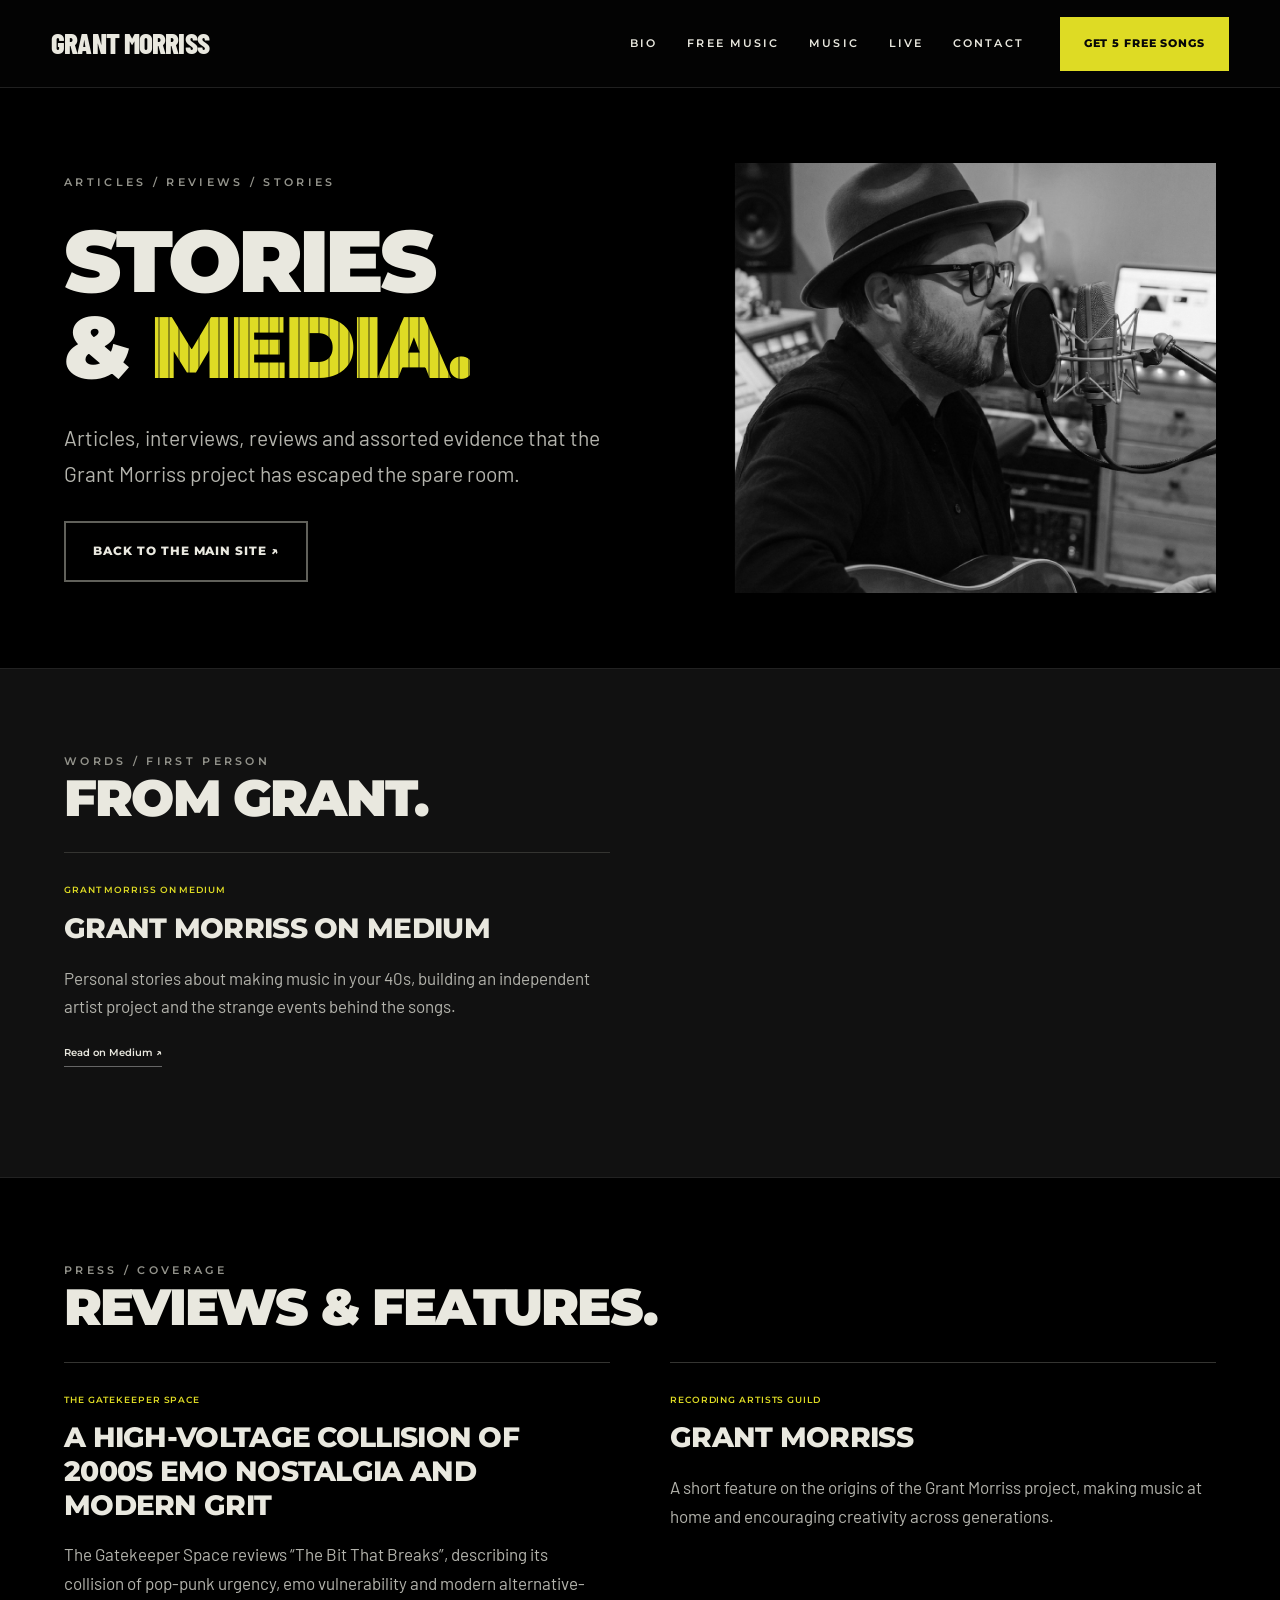
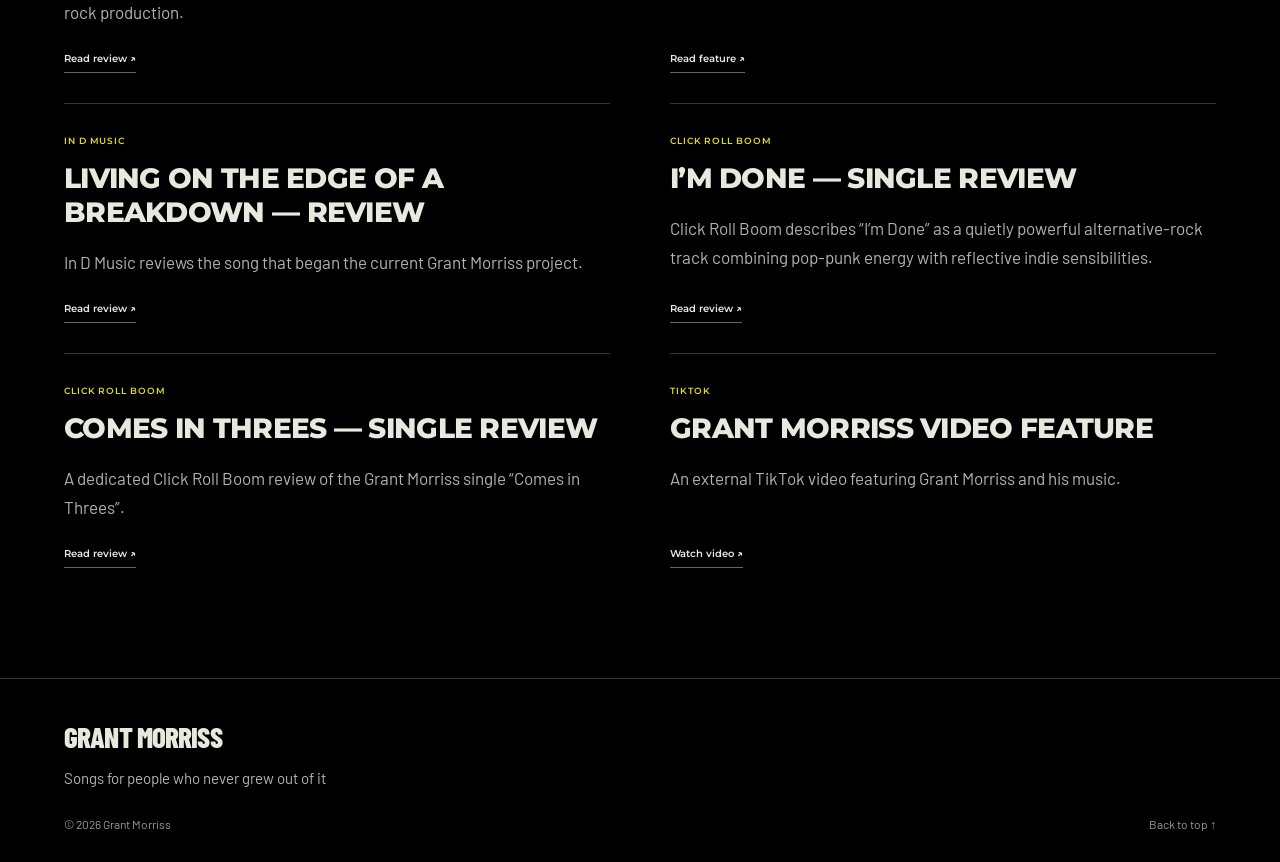
==== commit ea4481d2: "Add files via upload" ====
--- a/stories-media/index.html
+++ b/stories-media/index.html
@@ -3,47 +3,37 @@
 <head>
   <meta charset="utf-8">
   <meta name="viewport" content="width=device-width, initial-scale=1">
-  <meta name="theme-color" content="#0b0b0b">
+  <meta name="theme-color" content="#111111">
   <meta name="description" content="Stories, articles, reviews and external media for Grant Morriss.">
   <title>Stories &amp; Media — Grant Morriss</title>
   <link rel="preconnect" href="https://fonts.googleapis.com">
   <link rel="preconnect" href="https://fonts.gstatic.com" crossorigin>
-  <link href="https://fonts.googleapis.com/css2?family=Barlow+Condensed:ital,wght@0,600;0,700;0,800;0,900;1,700&family=Space+Mono:wght@400;700&display=swap" rel="stylesheet">
-  <link rel="stylesheet" href="../styles.css">
-  <style>
-    .media-page{background:#0b0b0b!important;color:#eeeae1!important}.media-hero{min-height:720px!important;padding:170px clamp(20px,7vw,108px) 105px!important;background:radial-gradient(circle at 78% 26%,rgba(237,73,56,.34),transparent 28%),linear-gradient(135deg,#0b0b0b 0%,#0b0b0b 58%,#1a1716 100%)!important;position:relative!important;overflow:hidden!important}.media-hero h1{font:900 clamp(88px,14vw,220px)/.68 'Barlow Condensed',Impact,sans-serif!important;letter-spacing:-.065em!important;text-transform:uppercase!important;margin:0!important}.media-hero h1 span{color:transparent!important;-webkit-text-stroke:1.4px #eeeae1!important}.media-intro{max-width:650px!important;font:700 clamp(22px,2.3vw,34px)/1.25 'Barlow Condensed',Impact,sans-serif!important;text-transform:uppercase!important;color:#d7d1c7!important;margin:42px 0 0!important}.media-section{background:#0b0b0b!important;color:#eeeae1!important;padding:clamp(78px,9vw,128px) clamp(20px,7vw,108px)!important}.media-section-head{display:grid!important;grid-template-columns:1fr minmax(260px,430px)!important;gap:30px!important;align-items:end!important;border-top:1px solid rgba(238,234,225,.23)!important;padding-top:20px!important}.media-section-head .section-no{color:#d7ff3f!important}.media-section-head h2{grid-column:1/-1!important;font:900 clamp(74px,9.2vw,150px)/.72 'Barlow Condensed',Impact,sans-serif!important;letter-spacing:-.06em!important;text-transform:uppercase!important;margin:38px 0 0!important}.media-card-grid{display:grid!important;grid-template-columns:repeat(2,minmax(0,1fr))!important;gap:clamp(22px,3vw,42px)!important;margin-top:52px!important}.media-card-grid--single{grid-template-columns:minmax(320px,680px)!important}.media-card{min-height:360px!important;display:flex!important;flex-direction:column!important;justify-content:space-between!important;padding:clamp(26px,3vw,40px)!important;background:#151514!important;color:#eeeae1!important;border:1px solid rgba(238,234,225,.23)!important;box-shadow:10px 10px 0 rgba(237,73,56,.72)!important;text-decoration:none!important}.media-kicker{display:block!important;font:700 9px/1.4 'Space Mono',monospace!important;text-transform:uppercase!important;letter-spacing:.11em!important;color:#ed4938!important;margin-bottom:22px!important}.media-card strong{display:block!important;font:800 clamp(38px,4.2vw,64px)/.88 'Barlow Condensed',Impact,sans-serif!important;letter-spacing:-.025em!important;text-transform:uppercase!important}.media-card p{font:400 clamp(13px,1.15vw,16px)/1.72 'Space Mono',monospace!important;color:#d8d1c7!important;margin:26px 0 35px!important;max-width:58ch!important}.media-card em{font:700 10px/1 'Space Mono',monospace!important;text-transform:uppercase!important;font-style:normal!important;letter-spacing:.04em!important;color:#d7ff3f!important}.media-card b{color:#ed4938!important;margin-left:8px!important}.media-card:hover,.media-card:focus-visible{background:#d7ff3f!important;color:#0b0b0b!important;border-color:#d7ff3f!important;outline:none!important;transform:translateY(-4px) rotate(-.8deg)!important}.media-card:hover p,.media-card:focus-visible p,.media-card:hover em,.media-card:focus-visible em,.media-card:hover .media-kicker,.media-card:focus-visible .media-kicker{color:#0b0b0b!important}@media(max-width:850px){.media-section-head{display:block!important}.media-card-grid{grid-template-columns:repeat(2,minmax(0,1fr))!important}.media-hero h1{font-size:22vw!important}}@media(max-width:520px){.media-hero,.media-section{padding-left:18px!important;padding-right:18px!important}.media-section-head h2{font-size:22vw!important}.media-card-grid{grid-template-columns:1fr!important;gap:20px!important;margin-top:42px!important}.media-card{min-height:295px!important;padding:21px!important}.media-card strong{font-size:34px!important}.media-card p{font-size:10px!important}.media-hero{padding-top:135px!important;min-height:620px!important}.media-hero h1{font-size:23vw!important}.media-intro{font-size:22px!important}}
-  </style>
+  <link href="https://fonts.googleapis.com/css2?family=Barlow+Condensed:wght@700;800;900&family=Montserrat:wght@600;700;800;900&family=Barlow:wght@400;500;600&display=swap" rel="stylesheet">
+  <link rel="stylesheet" href="../home.css">
 </head>
 <body class="media-page">
-  <div class="grain" aria-hidden="true"></div>
-  <header class="topbar media-topbar">
-    <a class="logo" href="../index.html#top" aria-label="Grant Morriss home">GRANT<br>MORRISS<span>✦</span></a>
-    <nav aria-label="Main navigation">
-      <a href="../index.html#music">Music</a>
-      <a href="../index.html#releases">Releases</a>
-      <a href="./" aria-current="page">Stories &amp; Media</a>
-      <a href="../index.html#about">Bio</a>
-      <a href="../index.html#live">Live</a>
-      <a href="../index.html#connect">Links</a>
-    </nav>
-    <a class="listen-pill" href="https://open.spotify.com/artist/0jOU5Z8DKWBgvrc47bTJU6" target="_blank" rel="noopener noreferrer">Play something <span>↗</span></a>
-  </header>
+  <header class="topbar">
+<a class="logo" href="../index.html#top">GRANT MORRISS<span>✦</span></a>
+<nav aria-label="Main navigation"><a href="../index.html#about">Bio</a><a href="../index.html#join-the-list">Free music</a><a href="../index.html#releases">Music</a><a href="../index.html#live">Live</a><a href="../index.html#connect">Contact</a></nav>
+<a class="header-cta" href="https://newmusic2027.kit.com/f4b998fed6" target="_blank" rel="noopener noreferrer">Get 5 free songs</a>
+</header>
 
   <main id="top">
     <section class="media-hero" aria-labelledby="media-title">
-      <p class="sticker reveal">Articles / Reviews / External Noise</p>
-      <h1 id="media-title" class="reveal">STORIES<br><span>&amp; MEDIA.</span></h1>
-      <p class="media-intro reveal">Articles, interviews, reviews and assorted evidence that the Grant Morriss project has escaped the spare room.</p>
-      <a class="media-back reveal" href="../index.html">Back to the main site <span>↙</span></a>
+      <div class="media-hero-copy"><p class="eyebrow">ARTICLES / REVIEWS / STORIES</p>
+      <h1 id="media-title">Stories<br>&amp; <span>media.</span></h1>
+      <p class="media-intro">Articles, interviews, reviews and assorted evidence that the Grant Morriss project has escaped the spare room.</p>
+      <a class="button button-outline" href="../index.html">Back to the main site ↗</a></div>
+      <img src="../assets/writing.jpg" alt="Grant Morriss writing and recording with an acoustic guitar" width="600" height="750">
     </section>
 
-    <section class="media-section media-section--grant" aria-labelledby="from-grant-title">
-      <div class="media-section-head reveal">
-        <span class="section-no">WORDS / FIRST PERSON</span>
+    <section class="section media-section media-section--grant" aria-labelledby="from-grant-title">
+      <div class="media-section-head">
+        <span class="eyebrow">WORDS / FIRST PERSON</span>
         <h2 id="from-grant-title">FROM GRANT.</h2>
       </div>
-      <div class="media-card-grid media-card-grid--single">
-        <a class="media-card reveal" href="https://medium.com/@grantmorrissmusic" target="_blank" rel="noopener noreferrer">
+      <div class="stories-directory">
+        <a class="media-card" href="https://medium.com/@grantmorrissmusic" target="_blank" rel="noopener noreferrer">
           <span class="media-kicker">Grant Morriss on Medium</span>
           <strong>Grant Morriss on Medium</strong>
           <p>Personal stories about making music in your 40s, building an independent artist project and the strange events behind the songs.</p>
@@ -52,43 +42,43 @@
       </div>
     </section>
 
-    <section class="media-section media-section--reviews" aria-labelledby="reviews-title">
-      <div class="media-section-head reveal">
-        <span class="section-no">PRESS / COVERAGE</span>
+    <section class="section media-section media-section--reviews" aria-labelledby="reviews-title">
+      <div class="media-section-head">
+        <span class="eyebrow">PRESS / COVERAGE</span>
         <h2 id="reviews-title">REVIEWS &amp; FEATURES.</h2>
       </div>
-      <div class="media-card-grid">
-        <a class="media-card reveal" href="https://thegatekeeperspace.com/a-high-voltage-collision-of-2000s-emo-nostalgia-and-modern-grit/" target="_blank" rel="noopener noreferrer">
+      <div class="stories-directory">
+        <a class="media-card" href="https://thegatekeeperspace.com/a-high-voltage-collision-of-2000s-emo-nostalgia-and-modern-grit/" target="_blank" rel="noopener noreferrer">
           <span class="media-kicker">The Gatekeeper Space</span>
           <strong>A High-Voltage Collision of 2000s Emo Nostalgia and Modern Grit</strong>
           <p>The Gatekeeper Space reviews “The Bit That Breaks”, describing its collision of pop-punk urgency, emo vulnerability and modern alternative-rock production.</p>
           <em>Read review <b>↗</b></em>
         </a>
-        <a class="media-card reveal" href="https://www.ragtalent.com/post/grant-morriss" target="_blank" rel="noopener noreferrer">
+        <a class="media-card" href="https://www.ragtalent.com/post/grant-morriss" target="_blank" rel="noopener noreferrer">
           <span class="media-kicker">Recording Artists Guild</span>
           <strong>Grant Morriss</strong>
           <p>A short feature on the origins of the Grant Morriss project, making music at home and encouraging creativity across generations.</p>
           <em>Read feature <b>↗</b></em>
         </a>
-        <a class="media-card reveal" href="https://indmusic.net/blog/publicaciones/2346064/grant-morriss-living-on-the-edge-of-a-breakdown-2025-review" target="_blank" rel="noopener noreferrer">
+        <a class="media-card" href="https://indmusic.net/blog/publicaciones/2346064/grant-morriss-living-on-the-edge-of-a-breakdown-2025-review" target="_blank" rel="noopener noreferrer">
           <span class="media-kicker">In D Music</span>
           <strong>Living on the Edge of a Breakdown — Review</strong>
           <p>In D Music reviews the song that began the current Grant Morriss project.</p>
           <em>Read review <b>↗</b></em>
         </a>
-        <a class="media-card reveal" href="https://www.clickrollboom.co.uk/news/l7cy9z52uqdx60p30zn5926v1obkjl" target="_blank" rel="noopener noreferrer">
+        <a class="media-card" href="https://www.clickrollboom.co.uk/news/l7cy9z52uqdx60p30zn5926v1obkjl" target="_blank" rel="noopener noreferrer">
           <span class="media-kicker">Click Roll Boom</span>
           <strong>I’m Done — Single Review</strong>
           <p>Click Roll Boom describes “I’m Done” as a quietly powerful alternative-rock track combining pop-punk energy with reflective indie sensibilities.</p>
           <em>Read review <b>↗</b></em>
         </a>
-        <a class="media-card reveal" href="https://www.clickrollboom.co.uk/news/single-review-grant-morriss-comes-in-threes" target="_blank" rel="noopener noreferrer">
+        <a class="media-card" href="https://www.clickrollboom.co.uk/news/single-review-grant-morriss-comes-in-threes" target="_blank" rel="noopener noreferrer">
           <span class="media-kicker">Click Roll Boom</span>
           <strong>Comes in Threes — Single Review</strong>
           <p>A dedicated Click Roll Boom review of the Grant Morriss single “Comes in Threes”.</p>
           <em>Read review <b>↗</b></em>
         </a>
-        <a class="media-card reveal" href="https://www.tiktok.com/@/video/7610959269281664263?_r=1&amp;_d=secCgYIASAHKAESPgo8IppLlxLaoStyHB19bYvqUUGxMpYXCoDHajF4r%2FnjhSIzIgYFpMfIXsgrRtVwTEc37kNiv7P%2BlR2TqvzXGgA%3D&amp;u_code=df5f2c8gf2hc4e&amp;share_item_id=7610959269281664263&amp;timestamp=1772079692&amp;utm_campaign=client_share&amp;utm_source=short_fallback&amp;share_app_id=1233" target="_blank" rel="noopener noreferrer">
+        <a class="media-card" href="https://www.tiktok.com/@/video/7610959269281664263?_r=1&amp;_d=secCgYIASAHKAESPgo8IppLlxLaoStyHB19bYvqUUGxMpYXCoDHajF4r%2FnjhSIzIgYFpMfIXsgrRtVwTEc37kNiv7P%2BlR2TqvzXGgA%3D&amp;u_code=df5f2c8gf2hc4e&amp;share_item_id=7610959269281664263&amp;timestamp=1772079692&amp;utm_campaign=client_share&amp;utm_source=short_fallback&amp;share_app_id=1233" target="_blank" rel="noopener noreferrer">
           <span class="media-kicker">TikTok</span>
           <strong>Grant Morriss Video Feature</strong>
           <p>An external TikTok video featuring Grant Morriss and his music.</p>
@@ -98,10 +88,7 @@
     </section>
   </main>
 
-  <footer>
-    <p class="footer-name">GRANT MORRISS<span>✦</span></p>
-    <div class="footer-bottom"><span>Alternative music for complicated people.</span><span>© <b id="year"></b> Grant Morriss</span><a href="#top">Back up ↑</a></div>
-  </footer>
+  <footer><a class="logo" href="../index.html#top">GRANT MORRISS<span>✦</span></a><p>Songs for people who never grew out of it</p><div class="footer-bottom"><span>© <b id="year">2026</b> Grant Morriss</span><a href="#top">Back to top ↑</a></div></footer>
   <script src="../script.js"></script>
 </body>
 </html>
--- a/home.css
+++ b/home.css
@@ -0,0 +1,44 @@
+:root{--bg:#111;--ink:#e9e8df;--muted:#b3b3ac;--accent:#dedb24;--line:#343431;--display:'Montserrat',Arial,sans-serif;--body:'Barlow',Arial,sans-serif}
+*{box-sizing:border-box}html{scroll-behavior:smooth;scroll-padding-top:28px}body{margin:0;background:var(--bg);color:var(--ink);font-family:var(--body);-webkit-font-smoothing:antialiased}a{color:inherit;text-decoration:none}img{display:block;max-width:100%;object-fit:cover}a:focus-visible,summary:focus-visible{outline:2px solid var(--accent);outline-offset:6px}a:hover{color:var(--accent)}h1,h2,h3,p{margin-top:0}.topbar{min-height:88px;padding:14px 4%;display:flex;align-items:center;gap:36px;background:#030303;border-bottom:1px solid #202020}.logo{font:800 29px/.9 'Barlow Condensed',Impact,sans-serif;letter-spacing:-.03em;white-space:nowrap}.logo span{display:none}.topbar nav{margin-left:auto;display:flex;gap:30px}.topbar nav a{font:600 11px/1.5 var(--display);text-transform:uppercase;letter-spacing:.19em}.header-cta,.button{display:inline-flex;align-items:center;justify-content:center;background:var(--accent);color:#080808;padding:20px 27px;min-height:54px;font:800 12px/1.4 var(--display);letter-spacing:.08em;text-transform:uppercase;border:2px solid var(--accent);text-align:center}.header-cta:hover,.button:hover{background:var(--ink);border-color:var(--ink);color:#080808}.header-cta{font-size:11px;padding:17px 22px;white-space:nowrap}.button-outline{background:transparent;color:var(--ink);border-color:#60605a}.button-outline:hover{background:var(--ink);color:#080808}.eyebrow{font:600 11px/1.6 var(--display);letter-spacing:.3em;text-transform:uppercase;color:#93938b;margin:0 0 28px}.hero{position:relative;isolation:isolate;min-height:780px;padding:85px 5% 65px;overflow:hidden;background:#000}.hero-photo{position:absolute;inset:0;width:100%;height:100%;object-position:65% 35%;filter:grayscale(1) brightness(.7);z-index:-3}.hero-shade{position:absolute;inset:0;z-index:-2;background:linear-gradient(90deg,rgba(0,0,0,.87),rgba(0,0,0,.42) 58%,rgba(0,0,0,.18)),linear-gradient(0deg,#000,transparent 40%)}.hero::after{content:"";position:absolute;inset:0;pointer-events:none;z-index:-1;background:repeating-linear-gradient(90deg,transparent 0 35px,rgba(0,0,0,.14) 36px 39px)}.hero-content{max-width:1050px}.hero .eyebrow{color:#b5b5ac;font-size:10px;letter-spacing:.2em}h1{font:900 clamp(46px,6.2vw,96px)/.98 var(--display);letter-spacing:-.045em;text-transform:uppercase;margin:0 0 30px}h1>span{color:var(--accent)}@supports(background-clip:text){h1>span{background:repeating-linear-gradient(90deg,var(--accent) 0 8px,#8c8b1a 8px 10px);background-clip:text;-webkit-background-clip:text;color:transparent}}
+.hero-intro{font-size:20px;line-height:1.7;color:#c1c1b9;max-width:640px;margin-bottom:18px}.hero-signup>p{font-size:16px;color:var(--ink);margin-bottom:22px}.hero-actions{display:flex;gap:14px;flex-wrap:wrap}.hero-side{position:absolute;right:28px;top:30%;writing-mode:vertical-rl;font:700 10px var(--display);letter-spacing:.4em;color:var(--accent)}.hero-side span{color:#aaa;margin-top:30px}.signup-offer{display:grid;grid-template-columns:1fr 1fr;gap:6%;padding:100px 5%;align-items:center}.offer-art{position:relative}.offer-art:before{content:"";position:absolute;top:-14px;right:-14px;width:55%;border-top:3px dashed var(--accent)}.offer-art:after{content:"";position:absolute;bottom:-14px;left:-14px;height:40%;border-left:3px dashed #a83b3b}.offer-art img{width:100%;height:auto}.offer-copy h2,.about-layout h2{font:900 clamp(44px,5.3vw,82px)/.98 var(--display);letter-spacing:-.04em;text-transform:uppercase;margin-bottom:34px}.offer-intro{font-size:20px;line-height:1.75;color:var(--muted);max-width:630px}.offer-details{margin:30px 0}.offer-details>div{display:flex;justify-content:space-between;gap:25px;border-top:1px solid var(--line);padding:16px 0;align-items:center}.offer-details>div:last-child{border-bottom:1px solid var(--line)}dt{font:700 10px var(--display);letter-spacing:.17em;text-transform:uppercase;color:#93938b}dd{margin:0;font-size:15px;color:var(--muted);text-align:right}.section{padding:80px 5%;border-top:1px solid #222}.section h2{font:900 clamp(32px,4vw,60px)/1.05 var(--display);letter-spacing:-.035em;text-transform:uppercase;margin-bottom:28px}#about{background:#000;padding-block:100px}#about>.eyebrow{margin-bottom:30px}.about-layout{display:grid;grid-template-columns:1fr 1fr;gap:7%;align-items:center}.about-layout h2{font-size:clamp(44px,5.3vw,82px);line-height:.98}.about-layout>img{width:100%;height:650px;object-position:center;filter:grayscale(1)}.about-layout p,.prose p{font-size:19px;line-height:1.75;color:var(--muted);max-width:700px}.about-layout .lede{color:var(--ink)}blockquote{margin:24px 0;font-size:19px;color:var(--ink)}cite{display:block;font:600 9px var(--display);letter-spacing:.12em;text-transform:uppercase;color:#888;margin-top:12px}.about-layout .button{margin-top:12px}.section-heading{display:flex;align-items:end;justify-content:space-between;gap:24px;margin-bottom:30px}.section-heading h2{margin:0}.section-heading>p{color:var(--muted);font-size:18px;margin:0}.release-list{max-width:1200px}.release-card{display:grid;grid-template-columns:72px 32px 1fr auto;gap:24px;align-items:center;padding:18px 0;border-top:1px solid var(--line)}.release-card:last-child{border-bottom:1px solid var(--line)}.release-art,.release-art img{width:72px;height:72px}.release-art>span{display:none}.track-number{font:600 11px var(--display);color:#888}.release-meta>span{font:600 9px var(--display);letter-spacing:.13em;color:#909088;text-transform:uppercase}.release-meta h3{font:800 22px/1.2 var(--display);margin:7px 0 0;text-transform:uppercase;letter-spacing:-.025em}.track-play{font:700 10px var(--display);letter-spacing:.1em;text-transform:uppercase;color:var(--muted)}.text-link{display:inline-block;font:700 11px/1.8 var(--display);letter-spacing:.08em;text-transform:uppercase;border-bottom:1px solid #666;padding-bottom:5px}.catalogue{margin-top:26px}#live{background:#000}.prose{max-width:800px}.prose p:last-child{margin-bottom:0}.press-list{margin:32px 0}.media-card{display:grid;grid-template-columns:170px 1fr 130px;align-items:baseline;gap:24px;border-top:1px solid var(--line);padding:24px 0}.media-card:last-child{border-bottom:1px solid var(--line)}.media-kicker{font:600 9px/1.6 var(--display);letter-spacing:.1em;text-transform:uppercase;color:#999}.media-card strong{font:700 22px/1.3 var(--body)}.media-card p{display:none}.media-card em{font:600 10px/1.5 var(--display);font-style:normal;text-align:right}.playlist-note{border-left:2px solid var(--accent);padding:5px 0 5px 25px;margin-top:45px;max-width:800px}.playlist-note .eyebrow{margin-bottom:14px}.playlist-note>p:not(.eyebrow){font-size:19px;line-height:1.6}.playlist-note details{margin-top:24px}summary{cursor:pointer;font-size:14px;color:var(--muted)}.support-links{display:flex;flex-wrap:wrap;gap:18px;font-size:14px;margin-top:20px}.support-links a{border-bottom:1px solid var(--line)}#connect{background:#000}.links{display:grid;grid-template-columns:1fr 1fr;gap:0 60px}.links a{display:flex;align-items:center;gap:18px;border-bottom:1px solid var(--line);padding:22px 0}.links a>span{display:none}.links b{font:700 17px var(--display);text-transform:uppercase}.links i{font-size:14px;font-style:normal;color:var(--muted);margin-left:auto}.links strong{color:var(--accent);font-weight:400}.links a:first-child b{color:var(--accent)}footer{background:#000;padding:45px 5% 30px;border-top:1px solid var(--line)}footer>p{color:var(--muted);font-size:15px;margin:18px 0 30px}.footer-bottom{display:flex;justify-content:space-between;font-size:12px;color:#999}.footer-bottom b{font-weight:400}
+@media(min-width:1800px){.hero{min-height:950px;padding-top:120px}.hero-content{max-width:1250px}h1{font-size:110px}}
+@media(max-width:1050px){.topbar{gap:22px}.topbar nav{gap:18px}.topbar nav a{font-size:10px;letter-spacing:.1em}.logo{font-size:25px}.header-cta{padding:14px;font-size:10px}.hero{min-height:730px}.hero-intro{font-size:18px}.offer-intro,.about-layout p{font-size:18px}.about-layout>img{height:580px}}
+@media(max-width:700px){.topbar{flex-wrap:wrap;padding:18px 6%;gap:18px;justify-content:space-between}.logo{font-size:27px}.header-cta{font-size:9px;min-height:42px;padding:12px}.topbar nav{order:3;width:100%;margin:0;justify-content:space-between;gap:10px}.topbar nav a{font-size:9px;letter-spacing:.08em}.hero{padding:56px 6% 48px;min-height:0}.hero-photo{object-position:61% center}.hero-shade{background:linear-gradient(90deg,rgba(0,0,0,.85),rgba(0,0,0,.58)),linear-gradient(0deg,#000,transparent 60%)}.hero-content{width:100%}.hero .eyebrow{font-size:8px;letter-spacing:.1em;margin-bottom:24px}h1{font-size:clamp(35px,7.7vw,55px);line-height:1.05;letter-spacing:-.045em;margin-bottom:24px}.hero-intro{font-size:17px;line-height:1.65}.hero-signup>p{font-size:14px;line-height:1.6;max-width:280px}.hero-side{display:none}.hero-actions{gap:12px}.button{font-size:10px;min-height:50px;padding:16px 18px}.signup-offer{grid-template-columns:1fr;padding:65px 6%;gap:42px}.offer-art{max-width:480px}.offer-copy h2{font-size:52px;margin-bottom:25px}.eyebrow{font-size:9px;letter-spacing:.22em;margin-bottom:22px}.offer-intro{font-size:18px}.offer-details{margin:25px 0}dd{font-size:14px;max-width:190px}dt{font-size:9px}.section,#about{padding:55px 6%}.about-layout{grid-template-columns:1fr;gap:35px}.about-layout h2{font-size:52px}.about-layout>img{height:420px;object-position:center 40%}.about-layout p,.prose p{font-size:17px}.section h2{font-size:35px}.section-heading{display:block}.section-heading>p{margin-top:15px;font-size:16px}.release-card{grid-template-columns:56px 1fr auto;gap:14px}.release-art,.release-art img{width:56px;height:56px}.track-number{display:none}.release-meta h3{font-size:16px}.release-meta>span{font-size:8px;letter-spacing:.03em}.track-play{font-size:8px;letter-spacing:0}.media-card{grid-template-columns:1fr auto;gap:12px}.media-kicker{grid-column:1/-1}.media-card strong{font-size:19px}.media-card em{font-size:9px}.playlist-note{padding-left:20px}.playlist-note>p:not(.eyebrow){font-size:17px}.links{grid-template-columns:1fr}.links b{font-size:15px}.links i{font-size:12px}footer{padding:35px 6%}.footer-bottom{gap:16px;font-size:11px}}
+@media(prefers-reduced-motion:reduce){html{scroll-behavior:auto}}
+
+/* Photography through the lower half of the page. */
+.section-photo{margin:0;min-width:0}
+.section-photo img{width:100%;filter:grayscale(1);display:block}
+.section-photo figcaption{font:600 9px/1.6 var(--display);letter-spacing:.14em;text-transform:uppercase;color:#93938b;padding-top:16px}
+.music-photo-layout{display:grid;grid-template-columns:minmax(0,1.1fr) minmax(0,1fr);gap:6%;align-items:start}
+.studio-photo img{height:auto;aspect-ratio:1;object-fit:cover;object-position:center}
+.music-list-column .release-card{grid-template-columns:64px 1fr auto;gap:18px}
+.music-list-column .track-number{display:none}
+.music-list-column .release-art,.music-list-column .release-art img{width:64px;height:64px}
+.music-list-column .release-meta h3{font-size:19px}
+.live-photo-layout{display:grid;grid-template-columns:minmax(0,1fr) minmax(0,1fr);gap:7%;align-items:center}
+.live-photo img{height:auto;aspect-ratio:5/4;object-fit:cover;object-position:50% 57%}
+.live-copy h2{max-width:560px}
+.stories-photo-layout{display:grid;grid-template-columns:minmax(0,1.6fr) minmax(0,.85fr);gap:6%;align-items:start}
+.stories-copy .press-list{margin-top:0}
+.stories-copy .media-card{grid-template-columns:1fr auto;gap:12px 20px}
+.stories-copy .media-kicker{grid-column:1/-1}
+.street-photo img{height:auto;aspect-ratio:3/4;object-fit:cover;object-position:center 38%}
+@media(max-width:900px){.music-photo-layout{grid-template-columns:1fr;gap:36px}.studio-photo img{aspect-ratio:16/9;object-position:center 45%}.live-photo-layout{gap:5%}.stories-photo-layout{grid-template-columns:minmax(0,1.4fr) minmax(0,1fr);gap:5%}}
+@media(max-width:700px){.live-photo-layout,.stories-photo-layout{grid-template-columns:1fr;gap:32px}.live-photo img{aspect-ratio:4/5;object-position:center}.live-copy{grid-row:1}.street-photo{margin-top:4px}.street-photo img{aspect-ratio:4/3;object-position:center 42%}.music-list-column .release-card{grid-template-columns:56px 1fr auto;gap:14px}.music-list-column .release-art,.music-list-column .release-art img{width:56px;height:56px}.music-list-column .release-meta h3{font-size:16px}.section-photo figcaption{font-size:8px;letter-spacing:.1em;padding-top:12px}}
+
+/* Stories & Media shares the homepage's visual system. */
+.media-page .media-hero{display:grid;grid-template-columns:minmax(0,1.2fr) minmax(0,1fr);gap:8%;align-items:center;padding:75px 5%;background:#000}
+.media-page .media-hero h1{font-size:clamp(48px,6.8vw,100px)}
+.media-page .media-intro{font-size:21px;line-height:1.7;color:var(--muted);max-width:610px;margin-bottom:30px}
+.media-page .media-hero>img{width:100%;height:430px;object-position:center 35%;filter:grayscale(1)}
+.media-page .media-section-head h2{max-width:950px}
+.stories-directory{display:grid;grid-template-columns:repeat(2,minmax(0,1fr));gap:0 60px}
+.stories-directory .media-card{display:flex;flex-direction:column;align-items:start;gap:0;padding:30px 0;border-top:1px solid var(--line);border-bottom:0;min-width:0}
+.stories-directory .media-kicker{color:var(--accent);margin-bottom:14px}
+.stories-directory .media-card strong{font:800 clamp(22px,2.2vw,31px)/1.2 var(--display);letter-spacing:-.025em;text-transform:uppercase}
+.stories-directory .media-card p{display:block;font:400 17px/1.7 var(--body);color:var(--muted);margin:18px 0 24px;max-width:62ch}
+.stories-directory .media-card em{margin-top:auto;text-align:left;border-bottom:1px solid #666;padding-bottom:6px}
+.media-section--grant{background:#111}
+.media-section--reviews{background:#000}
+@media(max-width:700px){.media-page .media-hero{grid-template-columns:1fr;gap:35px;padding:45px 6%}.media-page .media-hero h1{font-size:clamp(42px,11vw,70px);overflow-wrap:normal}.media-page .media-intro{font-size:18px}.media-page .media-hero>img{height:300px}.stories-directory{grid-template-columns:1fr}.stories-directory .media-card strong{font-size:23px}.stories-directory .media-card p{font-size:16px}.media-page .media-section-head h2{font-size:30px}}
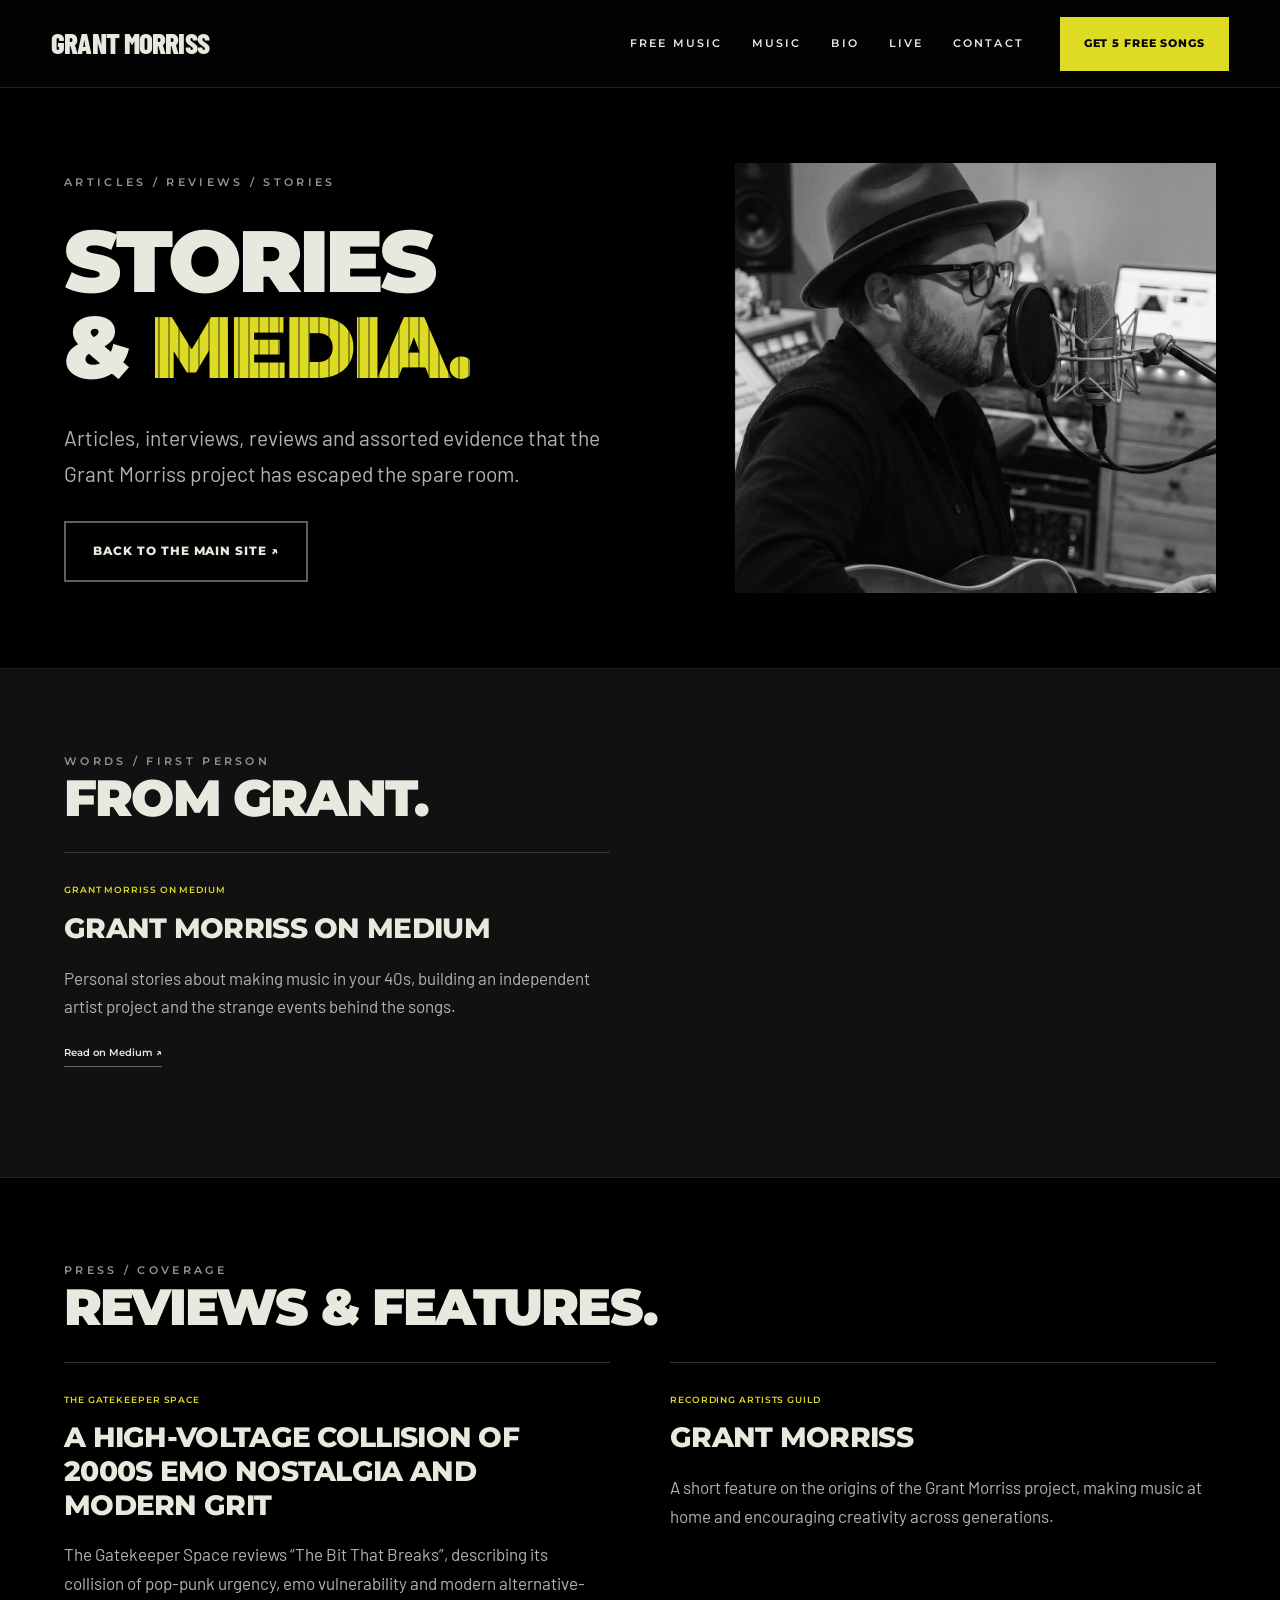
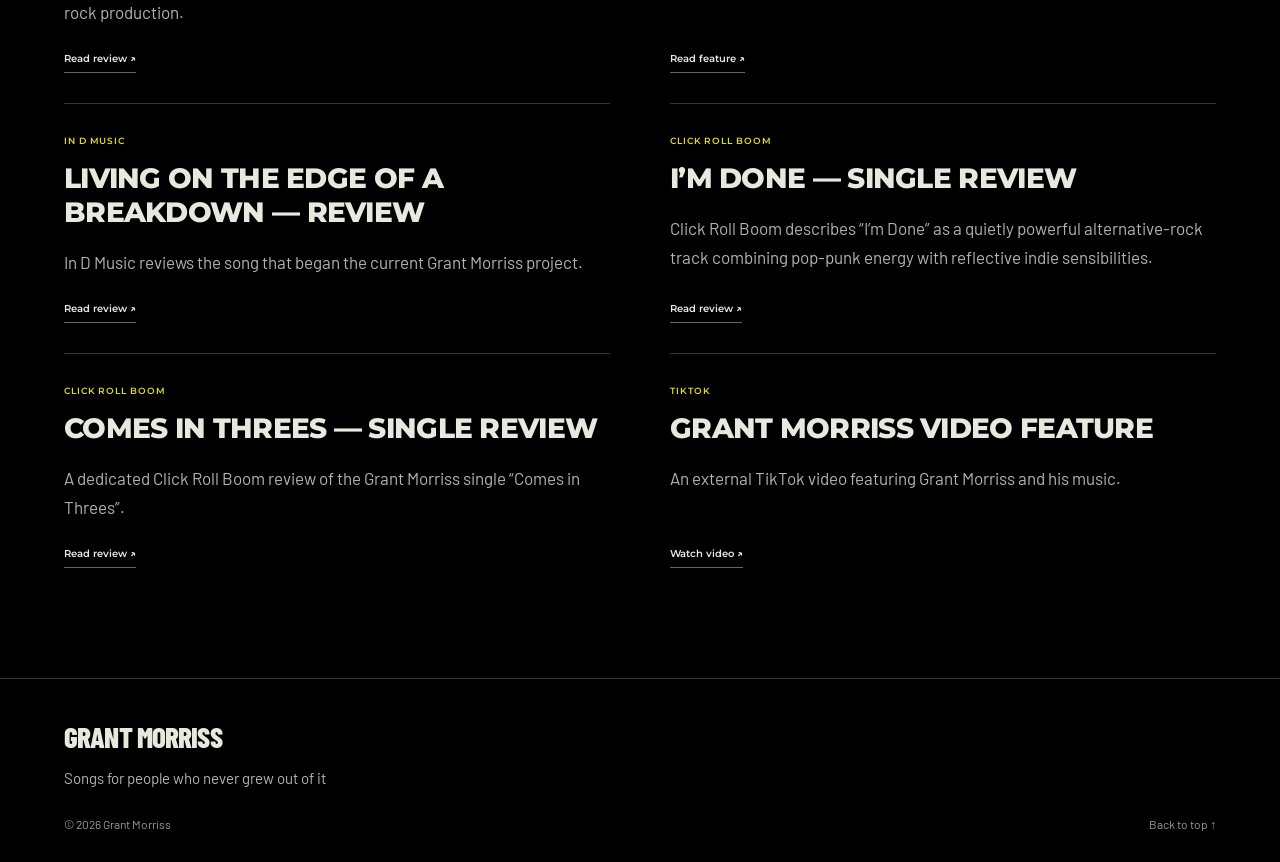
==== commit a4986ec8: "Add files via upload" ====
--- a/stories-media/index.html
+++ b/stories-media/index.html
@@ -9,12 +9,12 @@
   <link rel="preconnect" href="https://fonts.googleapis.com">
   <link rel="preconnect" href="https://fonts.gstatic.com" crossorigin>
   <link href="https://fonts.googleapis.com/css2?family=Barlow+Condensed:wght@700;800;900&family=Montserrat:wght@600;700;800;900&family=Barlow:wght@400;500;600&display=swap" rel="stylesheet">
-  <link rel="stylesheet" href="../home.css">
+  <link rel="stylesheet" href="../home.css?v=2026111202">
 </head>
 <body class="media-page">
   <header class="topbar">
 <a class="logo" href="../index.html#top">GRANT MORRISS<span>✦</span></a>
-<nav aria-label="Main navigation"><a href="../index.html#about">Bio</a><a href="../index.html#join-the-list">Free music</a><a href="../index.html#releases">Music</a><a href="../index.html#live">Live</a><a href="../index.html#connect">Contact</a></nav>
+<nav aria-label="Main navigation"><a href="../index.html#join-the-list">Free music</a><a href="../index.html#releases">Music</a><a href="../index.html#about">Bio</a><a href="../index.html#live">Live</a><a href="../index.html#connect">Contact</a></nav>
 <a class="header-cta" href="https://newmusic2027.kit.com/f4b998fed6" target="_blank" rel="noopener noreferrer">Get 5 free songs</a>
 </header>
 
--- a/home.css
+++ b/home.css
@@ -3,7 +3,8 @@
 .hero-intro{font-size:20px;line-height:1.7;color:#c1c1b9;max-width:640px;margin-bottom:18px}.hero-signup>p{font-size:16px;color:var(--ink);margin-bottom:22px}.hero-actions{display:flex;gap:14px;flex-wrap:wrap}.hero-side{position:absolute;right:28px;top:30%;writing-mode:vertical-rl;font:700 10px var(--display);letter-spacing:.4em;color:var(--accent)}.hero-side span{color:#aaa;margin-top:30px}.signup-offer{display:grid;grid-template-columns:1fr 1fr;gap:6%;padding:100px 5%;align-items:center}.offer-art{position:relative}.offer-art:before{content:"";position:absolute;top:-14px;right:-14px;width:55%;border-top:3px dashed var(--accent)}.offer-art:after{content:"";position:absolute;bottom:-14px;left:-14px;height:40%;border-left:3px dashed #a83b3b}.offer-art img{width:100%;height:auto}.offer-copy h2,.about-layout h2{font:900 clamp(44px,5.3vw,82px)/.98 var(--display);letter-spacing:-.04em;text-transform:uppercase;margin-bottom:34px}.offer-intro{font-size:20px;line-height:1.75;color:var(--muted);max-width:630px}.offer-details{margin:30px 0}.offer-details>div{display:flex;justify-content:space-between;gap:25px;border-top:1px solid var(--line);padding:16px 0;align-items:center}.offer-details>div:last-child{border-bottom:1px solid var(--line)}dt{font:700 10px var(--display);letter-spacing:.17em;text-transform:uppercase;color:#93938b}dd{margin:0;font-size:15px;color:var(--muted);text-align:right}.section{padding:80px 5%;border-top:1px solid #222}.section h2{font:900 clamp(32px,4vw,60px)/1.05 var(--display);letter-spacing:-.035em;text-transform:uppercase;margin-bottom:28px}#about{background:#000;padding-block:100px}#about>.eyebrow{margin-bottom:30px}.about-layout{display:grid;grid-template-columns:1fr 1fr;gap:7%;align-items:center}.about-layout h2{font-size:clamp(44px,5.3vw,82px);line-height:.98}.about-layout>img{width:100%;height:650px;object-position:center;filter:grayscale(1)}.about-layout p,.prose p{font-size:19px;line-height:1.75;color:var(--muted);max-width:700px}.about-layout .lede{color:var(--ink)}blockquote{margin:24px 0;font-size:19px;color:var(--ink)}cite{display:block;font:600 9px var(--display);letter-spacing:.12em;text-transform:uppercase;color:#888;margin-top:12px}.about-layout .button{margin-top:12px}.section-heading{display:flex;align-items:end;justify-content:space-between;gap:24px;margin-bottom:30px}.section-heading h2{margin:0}.section-heading>p{color:var(--muted);font-size:18px;margin:0}.release-list{max-width:1200px}.release-card{display:grid;grid-template-columns:72px 32px 1fr auto;gap:24px;align-items:center;padding:18px 0;border-top:1px solid var(--line)}.release-card:last-child{border-bottom:1px solid var(--line)}.release-art,.release-art img{width:72px;height:72px}.release-art>span{display:none}.track-number{font:600 11px var(--display);color:#888}.release-meta>span{font:600 9px var(--display);letter-spacing:.13em;color:#909088;text-transform:uppercase}.release-meta h3{font:800 22px/1.2 var(--display);margin:7px 0 0;text-transform:uppercase;letter-spacing:-.025em}.track-play{font:700 10px var(--display);letter-spacing:.1em;text-transform:uppercase;color:var(--muted)}.text-link{display:inline-block;font:700 11px/1.8 var(--display);letter-spacing:.08em;text-transform:uppercase;border-bottom:1px solid #666;padding-bottom:5px}.catalogue{margin-top:26px}#live{background:#000}.prose{max-width:800px}.prose p:last-child{margin-bottom:0}.press-list{margin:32px 0}.media-card{display:grid;grid-template-columns:170px 1fr 130px;align-items:baseline;gap:24px;border-top:1px solid var(--line);padding:24px 0}.media-card:last-child{border-bottom:1px solid var(--line)}.media-kicker{font:600 9px/1.6 var(--display);letter-spacing:.1em;text-transform:uppercase;color:#999}.media-card strong{font:700 22px/1.3 var(--body)}.media-card p{display:none}.media-card em{font:600 10px/1.5 var(--display);font-style:normal;text-align:right}.playlist-note{border-left:2px solid var(--accent);padding:5px 0 5px 25px;margin-top:45px;max-width:800px}.playlist-note .eyebrow{margin-bottom:14px}.playlist-note>p:not(.eyebrow){font-size:19px;line-height:1.6}.playlist-note details{margin-top:24px}summary{cursor:pointer;font-size:14px;color:var(--muted)}.support-links{display:flex;flex-wrap:wrap;gap:18px;font-size:14px;margin-top:20px}.support-links a{border-bottom:1px solid var(--line)}#connect{background:#000}.links{display:grid;grid-template-columns:1fr 1fr;gap:0 60px}.links a{display:flex;align-items:center;gap:18px;border-bottom:1px solid var(--line);padding:22px 0}.links a>span{display:none}.links b{font:700 17px var(--display);text-transform:uppercase}.links i{font-size:14px;font-style:normal;color:var(--muted);margin-left:auto}.links strong{color:var(--accent);font-weight:400}.links a:first-child b{color:var(--accent)}footer{background:#000;padding:45px 5% 30px;border-top:1px solid var(--line)}footer>p{color:var(--muted);font-size:15px;margin:18px 0 30px}.footer-bottom{display:flex;justify-content:space-between;font-size:12px;color:#999}.footer-bottom b{font-weight:400}
 @media(min-width:1800px){.hero{min-height:950px;padding-top:120px}.hero-content{max-width:1250px}h1{font-size:110px}}
 @media(max-width:1050px){.topbar{gap:22px}.topbar nav{gap:18px}.topbar nav a{font-size:10px;letter-spacing:.1em}.logo{font-size:25px}.header-cta{padding:14px;font-size:10px}.hero{min-height:730px}.hero-intro{font-size:18px}.offer-intro,.about-layout p{font-size:18px}.about-layout>img{height:580px}}
-@media(max-width:700px){.topbar{flex-wrap:wrap;padding:18px 6%;gap:18px;justify-content:space-between}.logo{font-size:27px}.header-cta{font-size:9px;min-height:42px;padding:12px}.topbar nav{order:3;width:100%;margin:0;justify-content:space-between;gap:10px}.topbar nav a{font-size:9px;letter-spacing:.08em}.hero{padding:56px 6% 48px;min-height:0}.hero-photo{object-position:61% center}.hero-shade{background:linear-gradient(90deg,rgba(0,0,0,.85),rgba(0,0,0,.58)),linear-gradient(0deg,#000,transparent 60%)}.hero-content{width:100%}.hero .eyebrow{font-size:8px;letter-spacing:.1em;margin-bottom:24px}h1{font-size:clamp(35px,7.7vw,55px);line-height:1.05;letter-spacing:-.045em;margin-bottom:24px}.hero-intro{font-size:17px;line-height:1.65}.hero-signup>p{font-size:14px;line-height:1.6;max-width:280px}.hero-side{display:none}.hero-actions{gap:12px}.button{font-size:10px;min-height:50px;padding:16px 18px}.signup-offer{grid-template-columns:1fr;padding:65px 6%;gap:42px}.offer-art{max-width:480px}.offer-copy h2{font-size:52px;margin-bottom:25px}.eyebrow{font-size:9px;letter-spacing:.22em;margin-bottom:22px}.offer-intro{font-size:18px}.offer-details{margin:25px 0}dd{font-size:14px;max-width:190px}dt{font-size:9px}.section,#about{padding:55px 6%}.about-layout{grid-template-columns:1fr;gap:35px}.about-layout h2{font-size:52px}.about-layout>img{height:420px;object-position:center 40%}.about-layout p,.prose p{font-size:17px}.section h2{font-size:35px}.section-heading{display:block}.section-heading>p{margin-top:15px;font-size:16px}.release-card{grid-template-columns:56px 1fr auto;gap:14px}.release-art,.release-art img{width:56px;height:56px}.track-number{display:none}.release-meta h3{font-size:16px}.release-meta>span{font-size:8px;letter-spacing:.03em}.track-play{font-size:8px;letter-spacing:0}.media-card{grid-template-columns:1fr auto;gap:12px}.media-kicker{grid-column:1/-1}.media-card strong{font-size:19px}.media-card em{font-size:9px}.playlist-note{padding-left:20px}.playlist-note>p:not(.eyebrow){font-size:17px}.links{grid-template-columns:1fr}.links b{font-size:15px}.links i{font-size:12px}footer{padding:35px 6%}.footer-bottom{gap:16px;font-size:11px}}
+.proof-strip{display:grid;grid-template-columns:repeat(3,1fr);border-top:1px solid #222;border-bottom:1px solid #222;background:#000}.proof-item{padding:34px 5%;border-left:1px solid #222;display:flex;flex-direction:column;gap:12px}.proof-item:first-child{border-left:0}.proof-item q,.proof-item strong{font:700 19px/1.4 var(--body);color:var(--ink)}.proof-item cite{margin:0;color:var(--accent)}.proof-item:hover q,.proof-item:hover strong{color:var(--accent)}.eyebrow-num{color:var(--accent)}.spotify-embed{margin-bottom:34px;max-width:1200px}.spotify-embed iframe{display:block;border:0;border-radius:12px}
+@media(max-width:700px){.proof-strip{grid-template-columns:1fr}.proof-item{border-left:0;border-top:1px solid #222;padding:24px 6%}.proof-item:first-child{border-top:0}.proof-item q,.proof-item strong{font-size:17px}.topbar{flex-wrap:wrap;padding:18px 6%;gap:18px;justify-content:space-between}.logo{font-size:27px}.header-cta{font-size:9px;min-height:42px;padding:12px}.topbar nav{order:3;width:100%;margin:0;justify-content:space-between;gap:10px}.topbar nav a{font-size:9px;letter-spacing:.08em}.hero{padding:56px 6% 48px;min-height:0}.hero-photo{object-position:61% center}.hero-shade{background:linear-gradient(90deg,rgba(0,0,0,.85),rgba(0,0,0,.58)),linear-gradient(0deg,#000,transparent 60%)}.hero-content{width:100%}.hero .eyebrow{font-size:8px;letter-spacing:.1em;margin-bottom:24px}h1{font-size:clamp(35px,7.7vw,55px);line-height:1.05;letter-spacing:-.045em;margin-bottom:24px}.hero-intro{font-size:17px;line-height:1.65}.hero-signup>p{font-size:14px;line-height:1.6;max-width:280px}.hero-side{display:none}.hero-actions{gap:12px}.button{font-size:10px;min-height:50px;padding:16px 18px}.signup-offer{grid-template-columns:1fr;padding:65px 6%;gap:42px}.offer-art{max-width:480px}.offer-copy h2{font-size:52px;margin-bottom:25px}.eyebrow{font-size:9px;letter-spacing:.22em;margin-bottom:22px}.offer-intro{font-size:18px}.offer-details{margin:25px 0}dd{font-size:14px;max-width:190px}dt{font-size:9px}.section,#about{padding:55px 6%}.about-layout{grid-template-columns:1fr;gap:35px}.about-layout h2{font-size:52px}.about-layout>img{height:420px;object-position:center 40%}.about-layout p,.prose p{font-size:17px}.section h2{font-size:35px}.section-heading{display:block}.section-heading>p{margin-top:15px;font-size:16px}.release-card{grid-template-columns:56px 1fr auto;gap:14px}.release-art,.release-art img{width:56px;height:56px}.track-number{display:none}.release-meta h3{font-size:16px}.release-meta>span{font-size:8px;letter-spacing:.03em}.track-play{font-size:8px;letter-spacing:0}.media-card{grid-template-columns:1fr auto;gap:12px}.media-kicker{grid-column:1/-1}.media-card strong{font-size:19px}.media-card em{font-size:9px}.playlist-note{padding-left:20px}.playlist-note>p:not(.eyebrow){font-size:17px}.links{grid-template-columns:1fr}.links b{font-size:15px}.links i{font-size:12px}footer{padding:35px 6%}.footer-bottom{gap:16px;font-size:11px}}
 @media(prefers-reduced-motion:reduce){html{scroll-behavior:auto}}
 
 /* Photography through the lower half of the page. */
